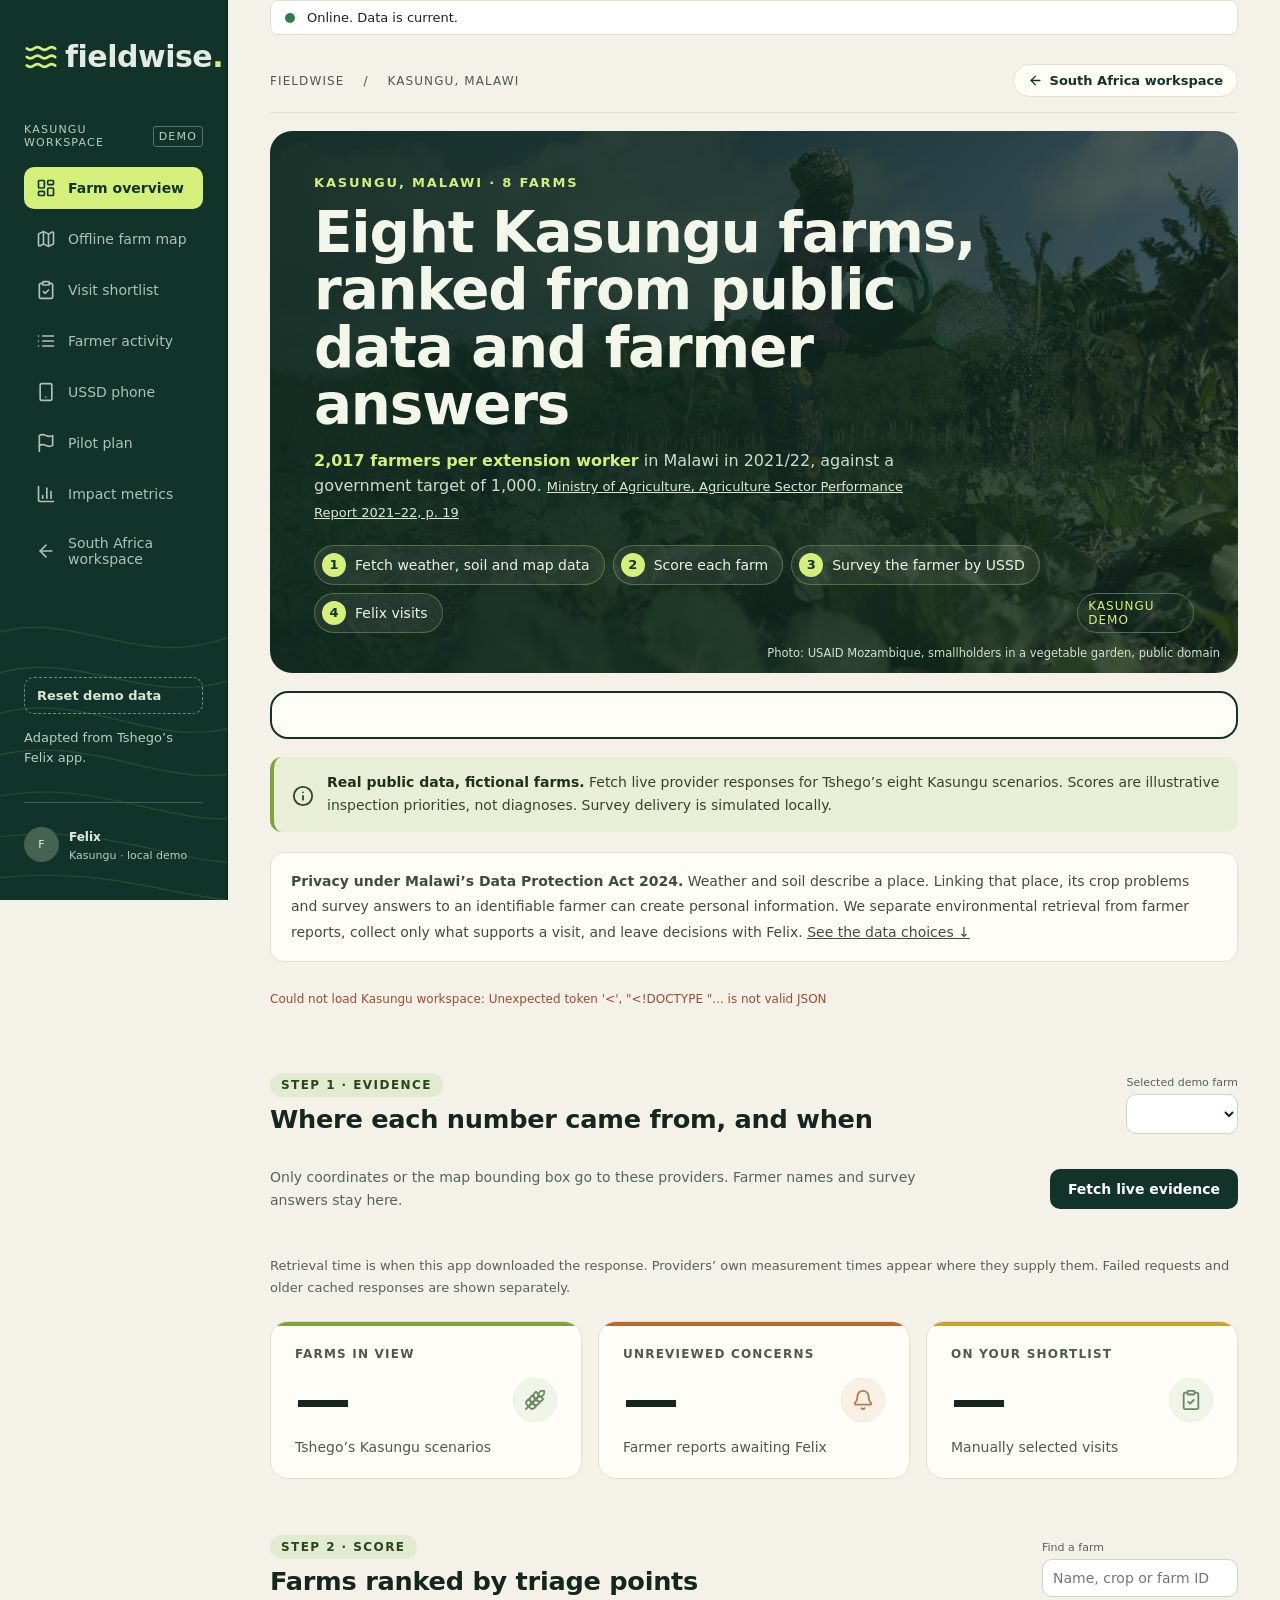
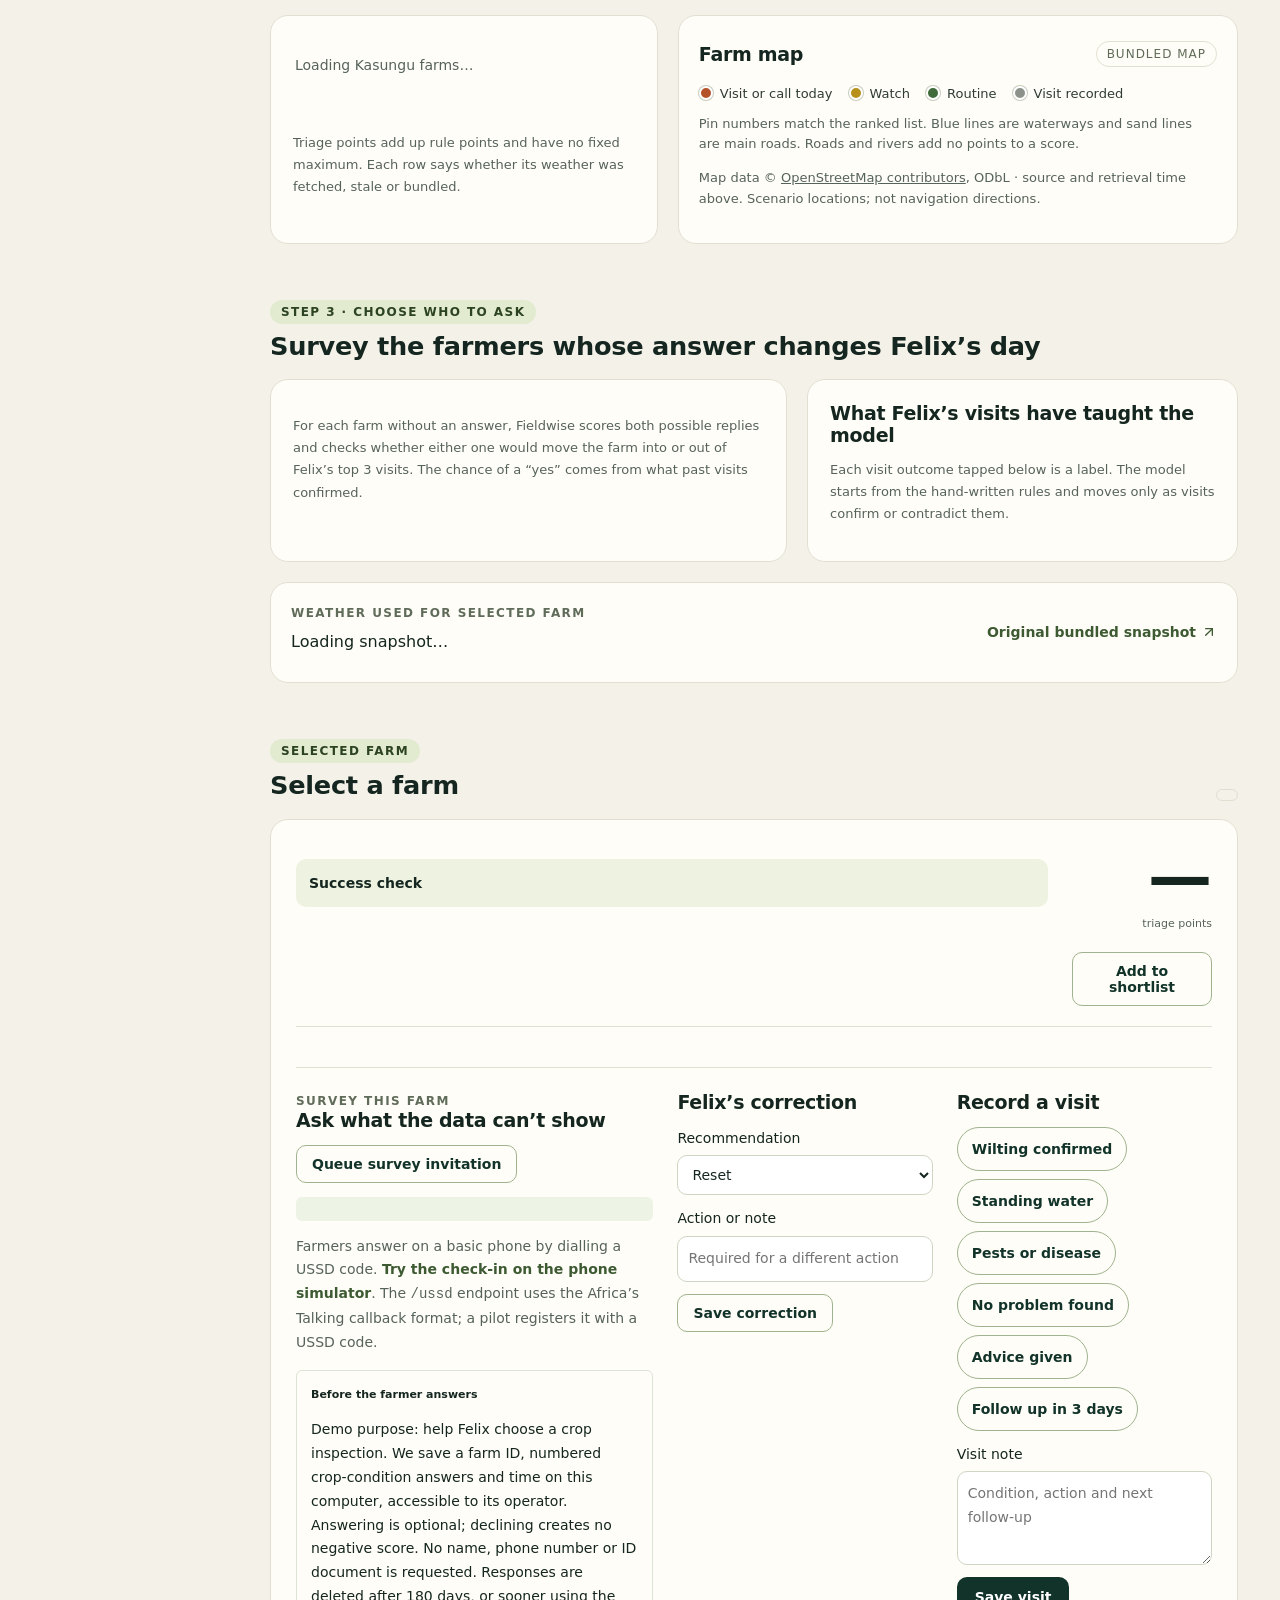
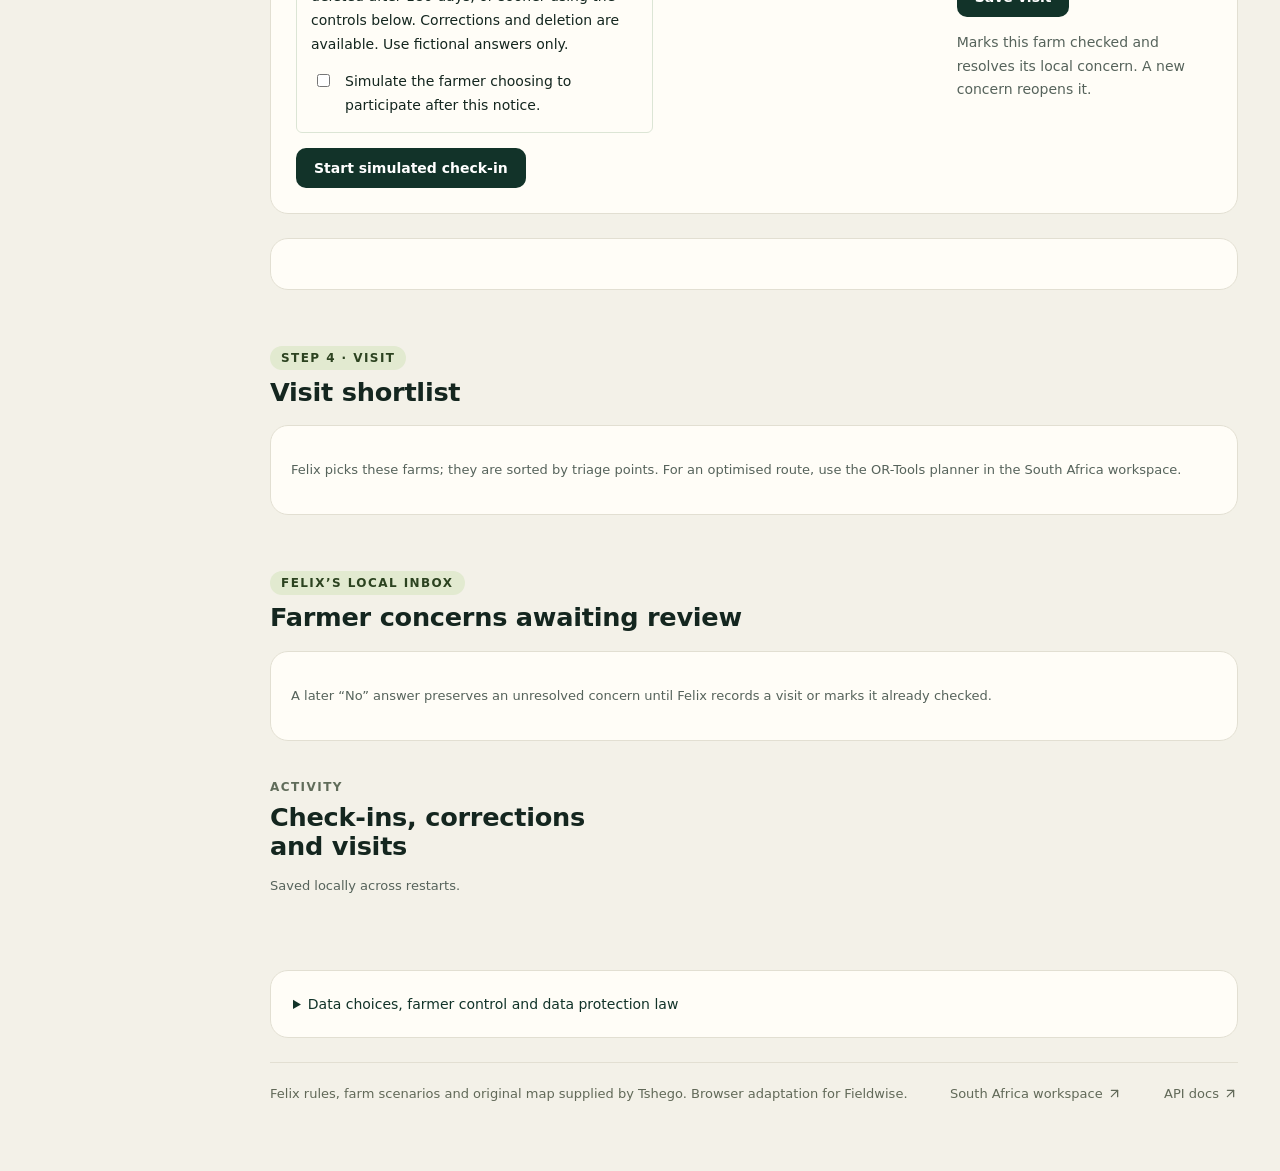
==== static/felix.html @ 5302cc5b "Fieldwise hackathon build: offline-first field intelligence Officer workspace for prioritising farm " ====
<!doctype html>
<html lang="en">
<head><meta charset="utf-8"><meta name="viewport" content="width=device-width,initial-scale=1"><title>Fieldwise · From evidence to action</title><meta name="theme-color" content="#173c32"><link rel="manifest" href="/static/manifest.webmanifest"><link rel="icon" href="/static/icon.svg" type="image/svg+xml"><link rel="stylesheet" href="/static/style.css"><link rel="stylesheet" href="/static/felix.css"><link rel="stylesheet" href="/static/evidence.css"><link rel="stylesheet" href="/static/theme.css"><link rel="stylesheet" href="/static/a11y.css"><script defer src="/static/offline.js"></script><script defer src="/static/crops.js"></script><script defer src="/static/felix.js"></script><script defer src="/static/evidence.js"></script></head>
<body>
<a class="skip-link" href="#main-content">Skip to main content</a>
<aside class="sidebar" aria-label="Workspace navigation"><a class="brand" href="/" aria-label="Fieldwise home"><span class="brand-icon"><span class="ico" style="--ico:url(/static/icons/waves.svg)" aria-hidden="true"></span></span>fieldwise<span class="brand-dot">.</span></a><div class="workspace">KASUNGU WORKSPACE <span>DEMO</span></div><nav aria-label="Sections"><a class="active" href="#overview"><span class="ico" style="--ico:url(/static/icons/layout-dashboard.svg)" aria-hidden="true"></span> <span>Farm overview</span></a><a href="#field-map"><span class="ico" style="--ico:url(/static/icons/map.svg)" aria-hidden="true"></span> <span>Offline farm map</span></a><a href="#plan"><span class="ico" style="--ico:url(/static/icons/clipboard-check.svg)" aria-hidden="true"></span> <span>Visit shortlist</span></a><a href="#activity"><span class="ico" style="--ico:url(/static/icons/list.svg)" aria-hidden="true"></span> <span>Farmer activity</span></a><a href="/ussd-simulator"><span class="ico" style="--ico:url(/static/icons/smartphone.svg)" aria-hidden="true"></span> <span>USSD phone</span></a><a href="/pilot"><span class="ico" style="--ico:url(/static/icons/flag.svg)" aria-hidden="true"></span> <span>Pilot plan</span></a><a href="/impact"><span class="ico" style="--ico:url(/static/icons/chart-column.svg)" aria-hidden="true"></span> <span>Impact metrics</span></a><a href="/"><span class="ico" style="--ico:url(/static/icons/arrow-left.svg)" aria-hidden="true"></span> <span>South Africa workspace</span></a></nav><div class="sidebar-bottom"><button type="button" class="reset-demo" data-reset-demo>Reset demo data</button><small>Adapted from Tshego’s Felix app.</small><div class="officer"><span class="avatar">F</span><div><strong>Felix</strong><small>Kasungu · local demo</small></div></div></div></aside>
<main id="overview"><span id="main-content" tabindex="-1"></span>
<header class="topbar"><span>FIELDWISE <b>/</b> KASUNGU, MALAWI</span><a class="local" href="/"><span class="ico" style="--ico:url(/static/icons/arrow-left.svg)" aria-hidden="true"></span> South Africa workspace</a></header>
<section class="intro" data-hero="kasungu"><div><div class="eyebrow">KASUNGU, MALAWI · 8 FARMS</div><h1>Eight Kasungu farms, ranked from public data and farmer answers</h1><p class="hero-fact"><strong>2,017 farmers per extension worker</strong> in Malawi in 2021/22, against a government target of 1,000. <a href="https://docs.dcafs-tipdep-donors-mw.org/dt_docs/DOC20230126080437.pdf" target="_blank" rel="noopener noreferrer">Ministry of Agriculture, Agriculture Sector Performance Report 2021–22, p. 19</a></p><ol class="flow-steps" aria-label="How Fieldwise works"><li>Fetch weather, soil and map data</li><li>Score each farm</li><li>Survey the farmer by USSD</li><li>Felix visits</li></ol></div><span class="tag">KASUNGU DEMO</span><p class="photo-credit">Photo: USAID Mozambique, smallholders in a vegetable garden, public domain</p></section>
<section id="next-visit" class="next-visit" aria-labelledby="next-visit-title" aria-live="polite"></section>
<div class="notice"><span class="notice-icon"><span class="ico" style="--ico:url(/static/icons/info.svg)" aria-hidden="true"></span></span><div><strong>Real public data, fictional farms.</strong> Fetch live provider responses for Tshego’s eight Kasungu scenarios. Scores are illustrative inspection priorities, not diagnoses. Survey delivery is simulated locally.</div></div>
<p id="privacy-summary" class="privacy-summary"><strong>Privacy under Malawi’s Data Protection Act 2024.</strong> Weather and soil describe a place. Linking that place, its crop problems and survey answers to an identifiable farmer can create personal information. We separate environmental retrieval from farmer reports, collect only what supports a visit, and leave decisions with Felix. <a href="#privacy-details">See the data choices ↓</a></p>
<p id="feedback" class="felix-feedback" role="status" aria-live="polite"></p>
<section id="evidence-flow"><div class="section-heading"><div><span class="eyebrow">STEP 1 · EVIDENCE</span><h2>Where each number came from, and when</h2></div><label class="search-label">Selected demo farm<select id="evidence-farm" aria-label="Farm for live evidence"></select></label></div><div class="fetch-toolbar"><p>Only coordinates or the map bounding box go to these providers. Farmer names and survey answers stay here.</p><button class="primary-button" id="fetch-evidence">Fetch live evidence</button></div><div id="evidence-cards" class="evidence-cards"></div><p class="hint">Retrieval time is when this app downloaded the response. Providers’ own measurement times appear where they supply them. Failed requests and older cached responses are shown separately.</p></section>
<section class="metrics" aria-label="Kasungu summary"><article><span>FARMS IN VIEW</span><div><strong id="farm-count">—</strong><span class="metric-icon"><span class="ico" style="--ico:url(/static/icons/wheat.svg)" aria-hidden="true"></span></span></div><small>Tshego’s Kasungu scenarios</small></article><article><span>UNREVIEWED CONCERNS</span><div><strong id="concern-count">—</strong><span class="metric-icon amber"><span class="ico" style="--ico:url(/static/icons/bell.svg)" aria-hidden="true"></span></span></div><small>Farmer reports awaiting Felix</small></article><article><span>ON YOUR SHORTLIST</span><div><strong id="plan-count">—</strong><span class="metric-icon"><span class="ico" style="--ico:url(/static/icons/clipboard-check.svg)" aria-hidden="true"></span></span></div><small>Manually selected visits</small></article></section>
<div class="section-heading"><div><span class="eyebrow">STEP 2 · SCORE</span><h2>Farms ranked by triage points</h2></div><label class="search-label" for="search">Find a farm<input id="search" type="search" placeholder="Name, crop or farm ID"></label></div>
<section class="felix-overview"><article class="card felix-list"><div id="farm-list" aria-live="polite"><p class="empty">Loading Kasungu farms…</p></div><p class="list-foot">Triage points add up rule points and have no fixed maximum. Each row says whether its weather was fetched, stale or bundled.</p></article><article class="card map-card" id="field-map"><div class="card-title"><h3>Farm map</h3><span class="tag" id="map-mode">BUNDLED MAP</span></div><div id="map"></div><ul class="map-legend" aria-label="Pin colours"><li><i class="pin-hot"></i>Visit or call today</li><li><i class="pin-warm"></i>Watch</li><li><i class="pin-calm"></i>Routine</li><li><i class="pin-done"></i>Visit recorded</li></ul><p class="map-key">Pin numbers match the ranked list. Blue lines are waterways and sand lines are main roads. Roads and rivers add no points to a score.</p><p class="map-credit">Map data © <a href="https://www.openstreetmap.org/copyright" target="_blank" rel="noopener noreferrer">OpenStreetMap contributors</a>, ODbL · source and retrieval time above. Scenario locations; not navigation directions.</p></article></section>
<div class="section-heading" id="ask-next"><div><span class="eyebrow">STEP 3 · CHOOSE WHO TO ASK</span><h2>Survey the farmers whose answer changes Felix’s day</h2></div></div><section class="ask-grid"><article class="card ask-card"><p class="hint">For each farm without an answer, Fieldwise scores both possible replies and checks whether either one would move the farm into or out of Felix’s top <span id="top-k">3</span> visits. The chance of a “yes” comes from what past visits confirmed.</p><div id="survey-targets"></div></article><article class="card learn-card"><h3>What Felix’s visits have taught the model</h3><p class="hint">Each visit outcome tapped below is a label. The model starts from the hand-written rules and moves only as visits confirm or contradict them.</p><div id="learning-table"></div></article></section>
<section class="card snapshot-card"><div><span class="eyebrow" id="weather-basis">WEATHER USED FOR SELECTED FARM</span><p id="snapshot">Loading snapshot…</p><small id="weather-explanation"></small></div><a class="text-button" href="/static/tshego/kasungu_weather.json" target="_blank" rel="noopener">Original bundled snapshot <span class="ico" style="--ico:url(/static/icons/arrow-up-right.svg)" aria-hidden="true"></span></a></section>
<div class="section-heading" id="farm-detail"><div><span class="eyebrow">SELECTED FARM</span><h2 id="selected-name">Select a farm</h2></div><span id="selected-status" class="tag"></span></div>
<section class="card detail-card"><div class="decision"><div><p id="selected-meta" class="muted"></p><h3 id="selected-action"></h3><p id="selected-why"></p><p class="success"><strong>Success check</strong><br><span id="selected-success"></span></p></div><div class="points"><strong id="selected-score">—</strong><small>triage points</small><button id="plan-toggle" class="outline-button" type="button">Add to shortlist</button></div></div><p id="last-report" class="last-report"></p><p id="last-visit" class="last-report"></p>
<div id="risk-breakdown" class="risk-breakdown"></div>
<div class="workflow-grid"><section><span class="eyebrow">SURVEY THIS FARM</span><h3>Ask what the data can’t show</h3><p id="survey-target"></p><button id="queue-survey" type="button" class="outline-button">Queue survey invitation</button><div id="survey-invitation" class="survey-invitation"></div><p class="hint">Farmers answer on a basic phone by dialling a USSD code. <a href="/ussd-simulator" class="text-button">Try the check-in on the phone simulator</a>. The <code>/ussd</code> endpoint uses the Africa’s Talking callback format; a pilot registers it with a USSD code.</p><div class="survey-notice"><strong>Before the farmer answers</strong><p>Demo purpose: help Felix choose a crop inspection. We save a farm ID, numbered crop-condition answers and time on this computer, accessible to its operator. Answering is optional; declining creates no negative score. No name, phone number or ID document is requested. Responses are deleted after 180 days, or sooner using the controls below. Corrections and deletion are available. Use fictional answers only.</p><label class="consent-label"><input id="survey-consent" type="checkbox"> Simulate the farmer choosing to participate after this notice.</label></div><button id="start-checkin" type="button" class="primary-button">Start simulated check-in</button><div id="checkin" hidden><h4 id="checkin-question"></h4><div id="checkin-options"></div><button id="cancel-checkin" type="button" class="text-button">Cancel without submitting</button></div></section>
<form id="correction-form"><h3>Felix’s correction</h3><label>Recommendation<select id="correction-choice"><option>Reset</option><option>More urgent</option><option>Call instead</option><option>Already checked</option><option>Different action</option></select></label><label>Action or note<input id="correction-note" maxlength="500" placeholder="Required for a different action"></label><button id="save-correction" class="outline-button" type="submit">Save correction</button></form>
<form id="visit-form"><h3>Record a visit</h3><div class="outcome-chips" role="group" aria-label="Tap what you found; each tap adds a line to the note"><button type="button" data-outcome="Wilting confirmed." data-code="wilting">Wilting confirmed</button><button type="button" data-outcome="Standing water found." data-code="water">Standing water</button><button type="button" data-outcome="Pests or disease seen." data-code="pests">Pests or disease</button><button type="button" data-outcome="No problem found." data-code="none">No problem found</button><button type="button" data-outcome="Advised the farmer on next steps." data-code="advice">Advice given</button><button type="button" data-outcome="Follow up in 3 days." data-code="followup">Follow up in 3 days</button></div><label>Visit note<textarea id="visit-notes" required maxlength="500" rows="3" placeholder="Condition, action and next follow-up"></textarea></label><button id="save-visit" class="primary-button" type="submit">Save visit</button><p class="hint">Marks this farm checked and resolves its local concern. A new concern reopens it.</p></form></div></section>
<section id="survey-impact" class="card impact-card" aria-live="polite"></section>
<div class="section-heading" id="plan"><div><span class="eyebrow">STEP 4 · VISIT</span><h2>Visit shortlist</h2></div></div><section class="card shortlist-card"><div id="visit-plan"></div><p class="hint">Felix picks these farms; they are sorted by triage points. For an optimised route, use the OR-Tools planner in the South Africa workspace.</p></section>
<div class="section-heading"><div><span class="eyebrow">FELIX’S LOCAL INBOX</span><h2>Farmer concerns awaiting review</h2></div></div><section class="card shortlist-card"><div id="alerts"></div><p class="hint">A later “No” answer preserves an unresolved concern until Felix records a visit or marks it already checked.</p></section>
<section class="activity-section" id="activity"><div><span class="eyebrow">ACTIVITY</span><h2>Check-ins, corrections and visits</h2><p class="hint">Saved locally across restarts.</p></div><div id="event-log" tabindex="0" role="region" aria-label="Activity log, scrollable"></div></section>
<details class="card privacy-panel" id="privacy-details"><summary>Data choices, farmer control and data protection law</summary><div class="privacy-grid"><section><h3>Environmental evidence</h3><p>Public APIs receive the fictional coordinates or map extent, plus ordinary connection metadata. They receive no farmer name or survey response. Soil is a mapped estimate; weather is a forecast. Coordinates can still identify real people when linked to a farm.</p></section><section><h3>Farmer control</h3><p>This demo records a voluntary participation choice and notice version. Review the local record, submit a new survey to correct an answer, or delete the selected farm’s reports and notes. An unanswered survey adds no penalty.</p><a id="privacy-export" class="text-button" target="_blank" rel="noopener">View / export selected farm record <span class="ico" style="--ico:url(/static/icons/arrow-up-right.svg)" aria-hidden="true"></span></a><button id="erase-reports" class="outline-button" type="button">Delete this farm’s local reports</button></section><section><h3>Before a real pilot</h3><p>Kasungu is in Malawi, so Malawi’s Data Protection Act 2024 applies, with MACRA as the regulator. South African deployments fall under POPIA. This prototype has not been assessed for compliance with either. Farmer answers and activity older than 180 days are deleted automatically at start-up (set FIELDWISE_RETENTION_DAYS to change it); an open concern keeps its report until Felix reviews it. There are no user log-ins or roles yet. A pilot needs a named responsible party and contact, justified lawful basis and retention period, appropriate security, operator arrangements, cross-border assessment and a route for rights requests. </p></section></div><p class="hint">Design reference: <a href="https://www.justice.gov.za/legislation/acts/2013-004.pdf" target="_blank" rel="noopener noreferrer">POPIA: minimality, purpose, retention, notice, safeguards, access/correction, automated decisions and transfers</a>. Felix can inspect and override the score; it must not automatically deny support.</p></details>
<footer><span>Felix rules, farm scenarios and original map supplied by Tshego. Browser adaptation for Fieldwise.</span><a href="/">South Africa workspace <span class="ico" style="--ico:url(/static/icons/arrow-up-right.svg)" aria-hidden="true"></span></a><a href="/docs">API docs <span class="ico" style="--ico:url(/static/icons/arrow-up-right.svg)" aria-hidden="true"></span></a></footer>
</main></body></html>
---- static/style.css ----
:root{--forest:#173c32;--green:#34674e;--lime:#d5eb91;--paper:#f5f5ef;--ink:#1f342b;--muted:#738078;--line:#e0e5dc;--orange:#d78745;--white:#fff;--shadow:0 3px 18px #203e2704;font-family:Inter,Segoe UI,Arial,sans-serif;color:var(--ink);background:var(--paper);font-synthesis:none}*{box-sizing:border-box}body{margin:0}button,select{font:inherit}button,a,select{touch-action:manipulation}button{cursor:pointer}button:disabled{cursor:wait;opacity:.55}button:focus-visible,a:focus-visible,select:focus-visible,summary:focus-visible{outline:3px solid #93ad4b;outline-offset:3px}a{color:inherit;text-decoration:none}.sidebar{width:228px;position:fixed;inset:0 auto 0 0;background:var(--forest);color:#e4ebe5;padding:38px 24px;display:flex;flex-direction:column}.brand{font-size:29px;letter-spacing:-1.4px;font-weight:700;display:flex;align-items:center;gap:7px}.brand-icon{color:var(--lime);font-size:40px;line-height:.7}.brand-dot{color:var(--lime);margin-left:-7px}.workspace{font-size:11px;letter-spacing:1.2px;color:#9ab7a7;margin:49px 0 18px;display:flex;justify-content:space-between;align-items:center}.workspace span{border:1px solid #587867;padding:3px 5px;border-radius:3px;font-size:11px}nav{display:grid;gap:9px}nav a{padding:13px 12px;border-radius:6px;color:#afc1b6;display:flex;gap:12px;font-size:18px}nav a span{font-size:12px;align-self:center}nav a:hover,nav a.active{background:#2a4e40;color:var(--lime)}.sidebar-bottom{margin-top:auto}.seedling{font-size:65px;font-weight:200;color:#95b38a;line-height:1}.sidebar-bottom p{font-size:22px;letter-spacing:-.5px;line-height:1.45;margin:12px 0}.sidebar-bottom>small{font-size:11px;color:#9eb4a7}.officer{border-top:1px solid #416152;margin-top:35px;padding-top:24px;display:flex;gap:10px;align-items:center}.avatar{background:#456351;width:35px;height:35px;border-radius:50%;display:grid;place-items:center;font-size:11px}.officer strong{font-size:12px}.officer small{display:block;font-size:11px;color:#a7beaf;margin-top:4px}main{margin-left:228px;padding:0 42px;max-width:1780px}.topbar{height:78px;border-bottom:1px solid var(--line);display:flex;justify-content:space-between;align-items:center;font-size:11px;letter-spacing:1.1px;color:var(--muted)}.topbar b{margin:0 14px;font-weight:400}.local{background:#e7ede3;border:1px solid #dce5d8;padding:7px 11px;border-radius:20px;letter-spacing:0;font-size:11px;color:#4d684e;display:flex;align-items:center;gap:7px}.local i{height:5px;width:5px;background:#588152;border-radius:50%}.intro{display:flex;justify-content:space-between;align-items:center;padding:36px 0 23px}.eyebrow{font-size:11px;letter-spacing:1.6px;color:#606c5a;font-weight:600}h1{font-size:clamp(26px,2.5vw,38px);font-weight:500;letter-spacing:-1.3px;margin:12px 0}p{line-height:1.65}.intro p{font-size:12px;color:var(--muted);margin:0}.date{text-align:right;font-size:12px}.date small{display:block;font-size:11px;color:var(--muted);margin-top:8px}.notice{display:flex;align-items:center;gap:13px;font-size:11px;line-height:1.7;background:#eaf0df;border:1px solid #dde6d0;border-radius:7px;padding:12px 16px;color:#617153}.notice strong{font-weight:600;color:#455d3d}.notice-icon{font-size:24px}.metrics{display:grid;grid-template-columns:repeat(3,1fr);gap:17px;margin:24px 0 32px}.metrics article{background:white;border:1px solid var(--line);padding:20px 22px;border-radius:8px;box-shadow:var(--shadow)}.metrics article>span{font-size:11px;letter-spacing:1px;color:var(--muted)}.metrics article>div{display:flex;justify-content:space-between;align-items:center;margin:10px 0}.metrics strong{font-size:35px;font-weight:500}.metric-icon{color:#6d8961;background:#f0f4e9;border:1px solid #e7eddd;width:35px;height:35px;display:grid;place-items:center;border-radius:50%;font-size:20px}.metric-icon.amber{color:#b77c45;background:#faf1e6;border-color:#f2e5d2}.metrics small{font-size:11px;color:var(--muted)}.section-heading{display:flex;align-items:end;justify-content:space-between;margin:30px 0 18px;gap:14px}h2{font-size:21px;letter-spacing:-.6px;font-weight:500;margin:8px 0 0}.filters{background:#e9ede3;border-radius:6px;padding:3px;display:flex;gap:3px}.filters button{border:0;background:transparent;border-radius:4px;padding:8px 12px;font-size:11px;color:#616b5e}.filters button.selected{color:var(--forest);background:#fff;box-shadow:0 1px 3px #0001}.field-grid{display:grid;grid-template-columns:.9fr 1.1fr;gap:20px;align-items:start}.card{background:var(--white);border:1px solid var(--line);border-radius:9px;box-shadow:var(--shadow);overflow:hidden}.table-head{font-size:11px;letter-spacing:1px;color:#626a5a;display:flex;justify-content:space-between;padding:20px 22px;border-bottom:1px solid var(--line)}.farm-row{display:flex;align-items:center;width:100%;text-align:left;border:0;border-bottom:1px solid #edf0e9;background:#fff;padding:21px 18px;gap:13px;position:relative}.farm-row:hover{background:#f6f9f2}.farm-row.chosen{background:#f0f5e9}.farm-row.chosen:before{content:'';position:absolute;left:0;top:0;bottom:0;width:3px;background:#7b9854}.farm-icon{width:34px;height:36px;background:#e8efdf;color:#78936b;display:grid;place-items:center;border-radius:6px;font-size:22px;flex-shrink:0}.farm-info{flex:1}.farm-info strong{font-size:12px;font-weight:600;display:block}.farm-info small{font-size:11px;color:var(--muted);display:block;margin-top:5px}.farm-score{display:flex;flex-direction:column;align-items:end;gap:5px;font-size:11px;color:#5f6b62}.badge{padding:4px 8px;border-radius:15px;font-size:11px;font-weight:500}.urgent{background:#f9e8d9;color:#995923}.watch{background:#f8f0d6;color:#8c7724}.routine{background:#eaf0e3;color:#546f46}.list-foot{font-size:11px;color:var(--muted);padding:18px 22px;display:flex;justify-content:space-between}.scenario{padding:22px}.card-title{display:flex;justify-content:space-between;align-items:center}h3{font-size:17px;font-weight:500;margin:7px 0;letter-spacing:-.3px}.tag{border:1px solid var(--line);border-radius:4px;font-size:11px;letter-spacing:1px;color:#606c5a;padding:5px 7px}.scenario-stats{display:flex;gap:30px;margin:22px 0 12px}.scenario-stats strong{font-size:26px;font-weight:500}.scenario-stats strong small{font-size:12px;color:var(--muted)}.scenario-stats span{display:block;font-size:11px;color:var(--muted);margin-top:4px}.muted{font-size:11px;color:var(--muted)}.chart svg{width:100%;height:auto;display:block}.legend{display:flex;gap:14px;flex-wrap:wrap;font-size:11px;color:var(--muted);margin-bottom:17px}.legend span{display:flex;align-items:center;gap:5px}.legend i{display:block;width:13px;height:2px}.legend .green{background:var(--green)}.legend .orange{background:var(--orange)}.legend .dashed{border-top:1px dashed #8c9582}.reason{font-size:11px;line-height:1.7;color:#64735e;background:#f6f8f1;border-radius:5px;padding:11px}details{margin-top:12px;font-size:11px;color:var(--muted);line-height:1.6}summary{cursor:pointer;color:#5a7054}details p{margin-bottom:0}.input-grid{display:grid;grid-template-columns:1fr 1fr;gap:8px;margin-top:10px}.response{display:flex;align-items:center;justify-content:space-between;gap:22px;margin-top:20px;padding:24px}.response h2{font-size:20px}.response p{font-size:11px;margin:10px 0 5px}.response small{font-size:11px;color:var(--muted)}.reply-group{display:flex;gap:6px}.reply-group button{border:1px solid var(--line);background:#fff;border-radius:6px;padding:10px;font-size:11px;color:#5d7059;white-space:nowrap}.reply-group button span{background:#eff3e9;border-radius:3px;padding:3px 5px;font-size:11px;margin-right:3px}.reply-group button.selected{background:var(--forest);color:#fff;border-color:var(--forest)}.reply-group button.selected span{background:#496551}.text-button{border:0;background:transparent;color:#616a57;font-size:11px;padding:10px 0}.reply-actions{text-align:right;max-width:49%}#draft-result{font-size:11px;color:#66715f;margin:0}.weather-strip{border-bottom:1px solid var(--line);padding:20px 2px;display:flex;align-items:center;justify-content:space-between;gap:20px;font-size:11px}.weather-strip strong{display:block;font-weight:500}.weather-strip span{display:block;color:var(--muted);font-size:11px;margin-top:6px}.weather-strip>div:last-child{display:flex;gap:12px}.outline-button{border:1px solid #ced9c4;background:transparent;color:#526d47;font-size:11px;padding:9px 11px;border-radius:5px}.route-controls{display:flex;gap:10px;align-items:center;font-size:11px}.route-controls label{color:var(--muted)}select{background:#fff;border:1px solid var(--line);border-radius:5px;padding:10px;font-size:11px;color:var(--ink)}.primary-button{background:var(--forest);color:#fff;border:0;border-radius:5px;padding:12px 15px;font-size:11px}.primary-button span{color:var(--lime);margin-left:12px}.route-card{padding:24px}.route-placeholder{display:flex;gap:20px;align-items:center;padding:8px 0}.route-placeholder>span{font-size:31px;background:#edf2e5;color:#728c61;border-radius:50%;padding:12px 19px}.route-placeholder p{font-size:11px;color:var(--muted);margin:5px 0}.route-note{font-size:11px;color:#626a5a;border-top:1px solid var(--line);padding-top:15px;margin:17px 0 0}.route-summary{display:flex;justify-content:space-between;font-size:12px;margin-bottom:20px}.route-stops{display:flex;gap:12px;flex-wrap:wrap}.stop{background:#f3f6ed;border:1px solid #e7ecdf;padding:13px;border-radius:6px;min-width:145px;flex:1}.stop>span{font-size:11px;color:#7d8f6c}.stop strong{display:block;font-size:11px;margin:9px 0}.stop small{font-size:11px;color:var(--muted)}.deferred{font-size:11px;color:#8b7c62}.activity-section{display:grid;grid-template-columns:1fr 2fr;gap:20px;padding:36px 0}.activity-row{border-bottom:1px solid var(--line);padding:11px 0;font-size:11px;display:flex;gap:12px;align-items:baseline;line-height:1.6}.activity-row time{font-size:11px;color:#616a57;min-width:45px}.empty{font-size:11px;color:var(--muted);padding:24px}.error{border:1px solid #dfb09e;padding:13px;margin-top:18px;background:#fff2ec;color:#9b4e2e;font-size:12px;border-radius:6px}footer{border-top:1px solid var(--line);display:flex;justify-content:space-between;align-items:center;gap:15px;padding:23px 0 30px;font-size:11px;color:#616958}.footer-brand{font-size:20px;color:#617956}.toast{position:fixed;bottom:22px;right:25px;background:var(--forest);color:#fff;padding:15px 21px;border-radius:7px;box-shadow:0 6px 20px #0002;font-size:12px;z-index:10;max-width:90vw}[hidden]{display:none!important}html{scroll-behavior:smooth;scroll-padding-top:20px}@media(min-width:1600px){main{padding:0 64px}.farm-row{padding:26px 22px}.chart{margin-top:15px}}@media(max-width:1200px){.sidebar{width:195px;padding:32px 18px}main{margin-left:195px;padding:0 25px}.date{display:none}.response{align-items:start;flex-direction:column}.reply-actions{max-width:100%;text-align:left}.field-grid{grid-template-columns:1fr 1.1fr}.farm-row{padding:19px 12px;gap:8px}.farm-info strong{font-size:11px}}@media(max-width:900px){.sidebar{width:72px;padding:26px 12px}.brand{font-size:0}.brand-icon{font-size:38px}.brand-dot,.workspace,.sidebar-bottom,nav a span{display:none}nav{margin-top:40px}nav a{padding:12px;justify-content:center}main{margin-left:72px;padding:0 22px}.field-grid{grid-template-columns:1fr}.metrics{gap:9px}.metrics article{padding:16px 13px}.metrics article>span{font-size:11px}.metrics small{font-size:11px}.section-heading{flex-wrap:wrap}.weather-strip{align-items:start;flex-direction:column}.activity-section{grid-template-columns:1fr}.footer-brand{font-size:20px}.topbar{height:62px}.intro{padding-top:28px}}@media(max-width:520px){.sidebar{display:none}main{margin-left:0;padding:0 16px}.intro h1{font-size:29px}.intro p{font-size:11px}.metrics{grid-template-columns:1fr}.metrics article{display:grid;grid-template-columns:1fr auto;align-items:center;padding:13px 17px}.metrics article>div{grid-row:1/3;grid-column:2;gap:15px;margin:0}.metrics strong{font-size:28px}.metrics small{margin-top:6px}.metrics article>span{font-size:11px}.notice{font-size:11px}.topbar{font-size:11px}.topbar b{margin:0 6px}.response{padding:20px}.reply-group{flex-wrap:wrap}.reply-group button{font-size:11px}.route-controls{flex-wrap:wrap}.scenario{padding:18px}.scenario-stats{gap:18px}.scenario-stats strong{font-size:24px}.legend{font-size:11px;gap:10px}.weather-strip>div:last-child{flex-wrap:wrap}footer span{max-width:140px;line-height:1.6}h2{font-size:20px}.route-summary{flex-direction:column;gap:8px}}@media(prefers-reduced-motion:reduce){html{scroll-behavior:auto}}
---- static/felix.css ----
.felix-feedback{min-height:22px;margin:12px 0;color:var(--forest);font-size:12px}.felix-feedback.failed{color:#9b4e2e}.felix-overview{display:grid;grid-template-columns:minmax(280px,.9fr) minmax(0,1.3fr);gap:20px}.felix-list{overflow:hidden}.felix-farm{width:100%;display:flex;align-items:center;text-align:left;gap:12px;background:white;border:0;border-bottom:1px solid var(--line);padding:17px 18px;color:var(--ink)}.felix-farm:hover,.felix-farm.selected{background:#edf2e5}.rank{font-size:12px;width:27px;height:27px;flex-shrink:0;border-radius:50%;background:#dfe9d7;display:grid;place-items:center}.farm-label{flex:1;min-width:0}.farm-label strong{display:block;font-size:12px}.farm-label small{display:block;font-size:11px;margin-top:5px;color:var(--muted)}.farm-points{font-size:16px}.map-card{padding:20px;min-width:0}.map-card svg{width:100%;display:block;background:#e7eddf;border-radius:6px;max-height:470px}.map-pin{cursor:pointer;outline:none}.map-pin circle{fill:var(--forest);stroke:white;stroke-width:3}.map-pin.active circle,.map-pin:focus circle{fill:#b67538;stroke:#ffe7ae;stroke-width:5}.map-pin text{fill:white;pointer-events:none;font:600 14px 'Segoe UI',sans-serif;text-anchor:middle;dominant-baseline:central}.map-key,.map-credit{font-size:11px;line-height:1.6;color:var(--muted)}.map-credit a{text-decoration:underline}.search-label{font-size:11px;color:var(--muted);display:grid;gap:5px}input,textarea,select{font:inherit;max-width:100%;border:1px solid #d4ddce;border-radius:5px;padding:10px;background:#fff;color:var(--ink)}input:focus-visible,textarea:focus-visible{outline:3px solid #93ad4b;outline-offset:2px}.snapshot-card{padding:20px;margin-top:20px;display:flex;align-items:center;gap:24px;justify-content:space-between}.snapshot-card p{font-size:13px;margin:8px 0}.snapshot-card small{display:block;font-size:11px;max-width:700px;line-height:1.7;color:var(--muted)}.snapshot-card a{flex-shrink:0}.detail-card{padding:25px}.decision{display:grid;grid-template-columns:1fr 140px;gap:24px}.decision p{font-size:12px}.decision h3{font-size:22px}.points{text-align:right;display:flex;flex-direction:column;gap:8px;align-items:end}.points strong{font-size:44px;font-weight:500}.points small{font-size:11px;color:var(--muted)}.points button{margin-top:14px}.success{background:#eff4e7;padding:13px;border-radius:6px}.last-report{font-size:11px;color:var(--muted);overflow-wrap:anywhere}.workflow-grid{display:grid;grid-template-columns:1fr 1fr 1fr;gap:24px;border-top:1px solid var(--line);padding-top:23px;margin-top:20px}.workflow-grid h3{margin:0 0 14px}.workflow-grid p,.workflow-grid label{font-size:11px;line-height:1.7}.workflow-grid label{display:grid;gap:5px;margin-bottom:12px}.workflow-grid input,.workflow-grid select,.workflow-grid textarea{width:100%;min-width:0}.hint{color:var(--muted);font-size:11px;line-height:1.7}.shortlist-card{padding:20px}.shortlist-item{display:flex;align-items:center;justify-content:space-between;gap:12px;text-align:left;border:0;border-bottom:1px solid var(--line);padding:15px 0;background:none;width:100%;color:var(--ink);font-size:12px}.shortlist-item small{color:var(--muted);display:block;margin-top:6px}.shortlist-item span{overflow-wrap:anywhere}.shortlist-item b{white-space:nowrap;font-weight:500}#checkin{margin-top:15px;padding:14px;background:#edf2e5;border-radius:6px}#checkin h4{font-size:13px;line-height:1.6;margin:0 0 10px}#checkin-options{display:grid;gap:7px}#checkin-options button{background:white;border:1px solid #d7e1ce;text-align:left;padding:10px;border-radius:4px;color:var(--forest);font-size:12px}.activity-row{overflow-wrap:anywhere}.activity-row time{min-width:80px}.decision h3{overflow-wrap:anywhere}@media(max-width:1200px){.workflow-grid{grid-template-columns:1fr}.snapshot-card{align-items:start;flex-direction:column;gap:8px}.felix-overview{grid-template-columns:1fr 1.2fr}.felix-farm{padding:16px 12px}}@media(max-width:900px){.felix-overview{grid-template-columns:1fr}.map-card svg{max-height:450px}.felix-farm{padding:16px 18px}}@media(max-width:520px){.topbar{gap:8px;letter-spacing:0}.local{font-size:11px;padding:7px}.intro{gap:8px}.intro .tag{display:none}.decision{grid-template-columns:1fr}.points{align-items:start;text-align:left}.points button{margin-top:4px}.detail-card{padding:18px}.search-label{width:100%}.map-card{padding:15px}.workflow-grid{gap:28px}footer{flex-wrap:wrap}footer span{max-width:none}.shortlist-item{align-items:start}}
---- static/evidence.css ----
.privacy-summary{font-size:12px;line-height:1.8;color:#657261;margin:20px 0}.privacy-summary a{text-decoration:underline}.fetch-toolbar{display:flex;justify-content:space-between;align-items:center;gap:20px;margin-bottom:17px}.fetch-toolbar p{font-size:12px;max-width:650px;color:var(--muted)}.fetch-toolbar button{flex-shrink:0}.evidence-cards{display:grid;grid-template-columns:repeat(3,minmax(0,1fr));gap:15px}.evidence-card{padding:20px;min-width:0}.evidence-heading{display:grid;gap:10px}.evidence-heading h3{font-size:15px;margin:0}.evidence-state{font-size:11px;padding:5px 8px;border-radius:4px;background:#f2e8d3;color:#806324;width:fit-content}.evidence-state.current{background:#e3eed9;color:#395b30}.evidence-state.missing,.evidence-state.stale{background:#f6e4dc;color:#965039}.evidence-value{display:block;font-size:22px;font-weight:500;margin:20px 0 10px;letter-spacing:-.5px}.evidence-card p{font-size:11px;color:#687563;line-height:1.75}.evidence-card .validity{color:var(--forest);padding-bottom:12px;border-bottom:1px solid var(--line)}.evidence-card dl{font-size:11px;line-height:1.65;margin:15px 0}.evidence-card dt{color:var(--muted);margin-top:9px}.evidence-card dd{margin:3px 0;overflow-wrap:anywhere}.evidence-card .evidence-failure{background:#fff0e8;padding:10px;border-radius:4px;color:#965039}.evidence-actions{display:flex;flex-wrap:wrap;align-items:center;gap:9px}.digest{display:block;margin-top:12px;font-size:11px;color:var(--muted);overflow-wrap:anywhere}.risk-breakdown{margin:20px 0;border-top:1px solid var(--line);padding-top:20px}.risk-breakdown p,.risk-breakdown details{font-size:12px;line-height:1.75}.risk-breakdown h3{margin-top:10px}.score-equation{display:flex;gap:16px;align-items:center;flex-wrap:wrap;padding:20px 0}.score-equation span{font-size:25px;font-weight:500}.score-equation small{display:block;font-size:11px;color:var(--muted);font-weight:400}.score-equation b{font-size:17px;color:#9fae96;font-weight:400}.survey-invitation{background:#edf3e5;padding:12px;border-radius:6px;margin:14px 0;font-size:11px;line-height:1.8}.survey-invitation small{overflow-wrap:anywhere}.survey-notice{padding:14px;border:1px solid #dce5d5;border-radius:6px;margin:15px 0;font-size:11px;line-height:1.8}.survey-notice .consent-label{display:flex;align-items:flex-start;gap:10px;margin-bottom:0}.consent-label input{width:17px;flex:0 0 17px;margin-top:4px}.impact-card{padding:25px;margin-top:24px}.impact-card p{font-size:12px;line-height:1.8}.impact-values{display:flex;gap:35px;align-items:center;margin:25px 0;flex-wrap:wrap}.impact-values div{display:grid;gap:9px}.impact-values strong{font-size:38px;font-weight:500}.impact-values span{font-size:11px;color:var(--muted)}.impact-values b{font-size:26px;color:#91a879}.privacy-panel{padding:22px;margin:24px 0}.privacy-panel summary{font-size:14px;font-weight:500;cursor:pointer}.privacy-grid{display:grid;grid-template-columns:repeat(3,minmax(0,1fr));gap:24px;margin-top:24px}.privacy-grid p{font-size:12px;line-height:1.8}.privacy-grid h3{font-size:14px}.privacy-grid a{display:block;margin-bottom:13px}.privacy-panel a{text-decoration:underline}#feedback{position:sticky;top:8px;z-index:5;background:var(--paper);padding:8px 0}#feedback:empty{position:static;padding:0;min-height:0}.list-foot{line-height:1.7}.workflow-grid{grid-template-columns:1.4fr 1fr 1fr}@media(max-width:1200px){.evidence-cards{grid-template-columns:1fr}.evidence-heading{display:flex;align-items:center;justify-content:space-between;gap:12px}.evidence-card dl{display:grid;grid-template-columns:1fr 2fr;gap:8px}.evidence-card dt{margin:0}.evidence-card dd{margin:0}.workflow-grid,.privacy-grid{grid-template-columns:1fr}.fetch-toolbar{align-items:start;flex-direction:column;gap:8px}}@media(max-width:520px){.evidence-card{padding:17px}.evidence-heading{flex-wrap:wrap}.evidence-card dl{grid-template-columns:1fr}.score-equation{gap:12px}.score-equation span{font-size:22px}.impact-values{gap:20px}.impact-card{padding:18px}.impact-values strong{font-size:32px}}
---- static/theme.css ----
/* Fieldwise visual theme: "field ledger". Loaded after page styles, before a11y.css.
   Fonts are system fonts (Bahnschrift ships with Windows 10+), so nothing downloads and offline mode still works. */
:root{
  --forest:#123329;--forest-2:#1c4536;--lime:#d4f07a;--paper:#f3f1e8;--card:#fffdf7;--ink:#14261f;--line:#e2dfd2;
  --clay:#8f3c1a;--clay-bg:#f6dfd3;--amber:#6f5205;--amber-bg:#f3e6bf;--moss:#2f5427;--moss-bg:#dfead5;
  --display:"Bahnschrift","DIN Alternate","Barlow Semi Condensed","Roboto Condensed","Arial Narrow",system-ui,sans-serif;
  --text:"Segoe UI Variable Text","Segoe UI",system-ui,-apple-system,"Helvetica Neue",sans-serif;
  --lift:0 1px 0 #fff inset,0 12px 32px -20px rgba(18,51,41,.45);
  --contour:url("data:image/svg+xml,%3Csvg xmlns='http://www.w3.org/2000/svg' width='520' height='320' viewBox='0 0 520 320'%3E%3Cg fill='none' stroke='%23d4f07a' stroke-opacity='.13' stroke-width='1.2'%3E%3Cpath d='M-20 60c80-40 150 30 240 0s170-60 320-10'/%3E%3Cpath d='M-20 100c90-40 160 30 250 0s160-50 310-5'/%3E%3Cpath d='M-20 140c100-40 170 35 260 5s150-45 300 0'/%3E%3Cpath d='M-20 180c110-35 180 35 270 10s140-40 290 5'/%3E%3Cpath d='M-20 220c120-30 190 35 280 15s130-35 280 10'/%3E%3Cpath d='M-20 260c130-25 200 35 290 20s120-30 270 15'/%3E%3Cpath d='M-20 300c140-20 210 30 300 20s110-25 260 15'/%3E%3Cellipse cx='400' cy='70' rx='60' ry='26'/%3E%3Cellipse cx='400' cy='70' rx='34' ry='13'/%3E%3C/g%3E%3C/svg%3E");
  font-family:var(--text);font-size:15px;color:var(--ink);background:var(--paper);
}
body{background:var(--paper);-webkit-font-smoothing:antialiased}
h1,h2,h3,.brand,.metrics strong,.points strong,.evidence-value,.scenario-stats strong,.farm-points,.impact-tile strong,.hero-stat strong{font-family:var(--display);font-variant-numeric:tabular-nums}
p{line-height:1.6}

/* Sidebar */
.sidebar{background:var(--forest) var(--contour) 0 100%/520px auto no-repeat;border-right:1px solid #0b241c}
.brand{font-size:30px;letter-spacing:-.5px;font-weight:700}
nav a{font-size:16px;border-radius:10px;padding:11px 12px;transition:background .15s,color .15s}
nav a span{font-size:14px}
nav a.active{background:var(--lime);color:var(--forest);font-weight:600}
nav a:hover:not(.active){background:#21503f;color:#f1f6e4}
.sidebar-bottom>small{font-size:13px;line-height:1.5;color:#b9cdbf;display:block}
.officer small,.workspace{color:#b9cdbf}

/* Top bar and connection pill */
main{padding-bottom:40px}
.topbar{height:64px;font-size:12px;color:#4d5a52}
.local{font-size:13px;background:var(--card);border-color:var(--line);color:var(--forest);font-weight:600;padding:8px 14px}
.connection{display:inline-flex;margin:14px 0 0;border-radius:999px;padding:6px 14px;font-size:13px;width:auto;max-width:100%}
.connection span{min-width:0}

/* Hero band */
.intro{position:relative;overflow:hidden;margin-top:18px;padding:44px 44px 40px;border-radius:22px;align-items:flex-end;gap:32px;
  background:var(--forest) var(--contour) right -40px top -20px/620px auto no-repeat;color:#f3f7ea;box-shadow:0 30px 60px -40px rgba(18,51,41,.8)}
.intro::after{content:"";position:absolute;inset:auto -80px -120px auto;width:340px;height:340px;border-radius:50%;background:radial-gradient(circle,rgba(212,240,122,.22),transparent 65%);pointer-events:none}
.intro>*{position:relative;z-index:1}
.intro .eyebrow{color:var(--lime);font-size:13px;letter-spacing:.14em}
.intro h1{font-size:clamp(34px,4.4vw,60px);font-weight:600;line-height:1.02;letter-spacing:-.02em;margin:14px 0 14px;max-width:18ch}
.intro p{color:#cfdccd;font-size:16px;max-width:62ch}
.intro .date{color:#eef4e2;font-size:14px}
.intro .date small{color:#b9cdbf;font-size:13px}
.intro .tag{border-color:#4d7262;color:var(--lime)}
.flow-steps{list-style:none;counter-reset:step;display:flex;flex-wrap:wrap;gap:8px;padding:0;margin:20px 0 0}
.flow-steps li{counter-increment:step;display:flex;align-items:center;gap:9px;background:rgba(255,255,255,.07);border:1px solid rgba(212,240,122,.28);border-radius:999px;padding:7px 14px 7px 7px;font-size:14px;color:#eef4e2}
.flow-steps li::before{content:counter(step);display:grid;place-items:center;width:24px;height:24px;border-radius:50%;background:var(--lime);color:var(--forest);font:700 13px var(--display)}

/* Notices */
.notice{background:#e8efd6;border:0;border-left:4px solid #7fa33b;border-radius:12px;font-size:14px;color:#33452a;margin-top:18px;padding:14px 18px}
.notice strong{color:#1f3218}
.privacy-summary{font-size:14px;color:#3f4c44;background:var(--card);border:1px solid var(--line);border-radius:14px;padding:16px 20px}

/* Big-number tiles */
.metrics{gap:16px;margin:22px 0 30px}
.metrics article{background:var(--card);border-radius:18px;padding:22px 24px;box-shadow:var(--lift);border:1px solid var(--line);position:relative;overflow:hidden}
.metrics article::before{content:"";position:absolute;inset:0 0 auto 0;height:4px;background:#7fa33b}
.metrics article:nth-child(2)::before{background:#c0662f}
.metrics article:nth-child(3)::before{background:#c9a227}
.metrics article>span{font-size:12px;letter-spacing:.1em;color:#4d5a52;font-weight:600}
.metrics strong{font-size:56px;font-weight:600;line-height:1;letter-spacing:-.02em}
.metrics small{font-size:14px;color:#4d5a52}
.metric-icon{width:44px;height:44px;font-size:22px}

/* Section headings */
.section-heading{margin:44px 0 18px}
.eyebrow{font-size:12px;letter-spacing:.12em}
.section-heading .eyebrow,.impact-card>.eyebrow{display:inline-block;background:#e2ead0;color:#2c4320;padding:5px 11px;border-radius:999px}
h2{font-size:clamp(22px,2vw,30px);font-weight:600;letter-spacing:-.01em;line-height:1.15}
h3{font-size:19px;font-weight:600}

/* Cards */
.card{background:var(--card);border-radius:18px;border:1px solid var(--line);box-shadow:var(--lift)}
.tag{border-radius:999px;font-size:12px;padding:5px 10px}
.table-head{font-size:12px;font-weight:600}

/* Farm lists: rows, badges, score meters */
.farm-row,.felix-farm{background:var(--card);padding:18px 20px;transition:background .15s}
.farm-row:hover,.felix-farm:hover{background:#f4f7ea}
.farm-row.chosen,.felix-farm.selected{background:#ecf3dc}
.farm-row.chosen::before{width:4px;background:var(--forest)}
.farm-info strong,.farm-label strong{font-size:16px}
.farm-info small,.farm-label small{font-size:13px;color:#4d5a52}
.farm-icon{border-radius:10px;background:#e2ead0;color:var(--moss)}
.farm-score{font-size:13px;min-width:96px}
.badge{font-size:12px;font-weight:600;display:inline-flex;align-items:center;gap:6px;padding:4px 10px}
.badge::before{content:"";width:7px;height:7px;border-radius:50%;background:currentColor}
.urgent{background:var(--clay-bg);color:var(--clay)}
.watch{background:var(--amber-bg);color:var(--amber)}
.routine{background:var(--moss-bg);color:var(--moss)}
.meter{display:block;width:96px;height:6px;border-radius:99px;background:#e4e2d6;overflow:hidden}
.meter i{display:block;height:100%;border-radius:inherit;background:var(--moss)}
.meter.hot i{background:#c0662f}.meter.warm i{background:#c9a227}
.rank{background:var(--forest);color:var(--lime);font:700 14px var(--display);width:32px;height:32px}
.farm-points{font-size:26px;font-weight:600;display:grid;justify-items:end;gap:6px}

/* Scenario panel */
.scenario-stats strong{font-size:40px;font-weight:600}
.scenario-stats span,.muted,.legend{font-size:13px}
.reason{font-size:14px;color:#2f4128;background:#eef3e1;border-radius:10px;padding:13px 15px}
details{font-size:14px}
summary{font-weight:600;color:var(--forest)}

/* Controls */
.primary-button{background:var(--forest);color:#fff;font-size:14px;font-weight:600;border-radius:10px;padding:12px 18px;transition:transform .12s,box-shadow .12s}
.primary-button:hover:not(:disabled){transform:translateY(-1px);box-shadow:0 8px 18px -10px rgba(18,51,41,.8)}
.outline-button{font-size:14px;color:var(--forest);border:1.5px solid #9fb38e;border-radius:10px;padding:10px 15px;font-weight:600}
.outline-button:hover:not(:disabled){background:#eef3e1}
.text-button{font-size:14px;color:#3d5a33;font-weight:600}
select,input,textarea{font-size:14px;border-radius:10px;border-color:#cfd5c3}
.filters{border-radius:12px;padding:4px;background:#e6e4d8}
.filters button{font-size:14px;color:#47524b;border-radius:9px;padding:8px 14px}
.filters button.selected{color:var(--forest);font-weight:600}
.reply-group button{font-size:14px;border-radius:10px;padding:11px 14px;color:#2f4128}
.reply-group button.selected{background:var(--forest)}
.response p,.response small,.route-controls,.weather-strip,.weather-strip span{font-size:14px}
.response{border-radius:18px}

/* Text sizes inside cards */
.hint,.list-foot,.route-note,.map-key,.map-credit,.last-report,.alert-explanation{font-size:13px}
.workflow-grid p,.workflow-grid label,.decision p,.evidence-card p,.fetch-toolbar p,.snapshot-card small,#draft-result,.deferred{font-size:14px}
.snapshot-card p{font-size:16px}
.evidence-card{border-radius:18px}
.evidence-value{font-size:30px;font-weight:600}
.evidence-heading h3{font-size:17px}
.evidence-state{font-size:12px;font-weight:600;border-radius:999px;padding:4px 10px}
.points strong{font-size:64px;font-weight:600;line-height:1}
.decision h3{font-size:28px}
.success{background:#eef3e1;border-radius:10px}
.stop{border-radius:14px;background:#f1f4e6}
.stop strong{font-size:15px}.stop>span,.stop small{font-size:13px}
.shortlist-item{font-size:15px}
.shortlist-item small{font-size:13px}
.activity-row{font-size:14px}
.activity-row time{font-size:13px}
#event-log{max-height:420px;overflow:auto;padding-right:6px}
.empty{font-size:14px}
.toast{border-radius:12px;font-size:14px}
footer{font-size:13px}

/* Entrance motion; a11y.css removes it for reduced-motion users */
@keyframes fw-rise{from{opacity:0;transform:translateY(10px)}to{opacity:1;transform:none}}
.intro,.metrics article,.card,.impact-tile,.hero-stat{animation:fw-rise .55s cubic-bezier(.2,.7,.2,1) both}
.metrics article:nth-child(2),.hero-stat:nth-child(2){animation-delay:.07s}
.metrics article:nth-child(3),.hero-stat:nth-child(3){animation-delay:.14s}
.hero-stat:nth-child(4){animation-delay:.21s}

@media(max-width:900px){
  .intro{padding:30px 24px 28px;border-radius:18px;flex-direction:column;align-items:flex-start}
  .intro h1{font-size:34px}
  .metrics strong{font-size:40px}
  .points strong{font-size:48px}
}
@media(max-width:520px){
  .intro{padding:26px 18px;margin-top:12px}
  .intro h1{font-size:30px}
  .intro p{font-size:15px}
  .metrics article{padding:16px}
  .metrics strong{font-size:34px}
  .flow-steps li{font-size:13px}
}

/* Disease and alert panels */
.disease-subtitle,.disease-condition p,.observation-actions span,.alert-row p,.alert-row small,.reference-intro,.reference-footnote,.reference-provenance{font-size:14px}
.disease-condition small,.observation-fields label{font-size:13px}
.disease-condition{border-radius:14px}
.weather-strip button{white-space:nowrap}

/* ---- Round 3: patterns from FarmRise (content first, tap-first, flat illustration) and FieldView (colour-coded map) ---- */
/* Flat, quiet surfaces: no glow, no lift shadows, more white space. */
.intro::after{display:none}
.intro{box-shadow:none}
.card,.metrics article,.impact-tile,.evidence-card{box-shadow:none}
.section-heading{margin-top:56px}

/* Next-visit card: the one decision, up front */
.next-visit{display:grid;grid-template-columns:auto 1fr auto;gap:20px;align-items:center;margin:18px 0 0;padding:22px 24px;background:var(--card);border:2px solid var(--forest);border-radius:18px}
.next-visit .crop-icon{width:64px;height:64px}
.next-visit h2{display:flex;flex-wrap:wrap;align-items:center;gap:10px;margin:6px 0 6px;font-size:clamp(24px,2.4vw,32px)}
.next-visit p{margin:0;font-size:15px;color:#3f4c44;max-width:70ch}
.next-visit .badge{font-family:var(--text);font-size:13px}
.next-actions{display:flex;flex-direction:column;gap:8px;align-items:stretch;min-width:190px}
.next-actions .primary-button,.next-actions .outline-button{text-align:center;padding:14px 18px;font-size:15px}
.next-visit .eyebrow{color:#2c4320}

/* Crop illustrations in lists */
.crop-icon{width:40px;height:40px;flex:none;display:block}
.felix-farm .crop-icon{width:36px;height:36px}

/* Colour-coded map pins and legend */
.map-pin.pin-hot circle{fill:#b4532a}.map-pin.pin-warm circle{fill:#b8901c}.map-pin.pin-calm circle{fill:#3f6b3a}.map-pin.pin-done circle{fill:#8b928a}
.map-pin.active circle{stroke:#123329;stroke-width:5}
.map-legend{list-style:none;display:flex;flex-wrap:wrap;gap:8px 16px;padding:0;margin:14px 0 4px;font-size:13px;color:#2f3b34}
.map-legend li{display:flex;align-items:center;gap:7px}
.map-legend i{width:14px;height:14px;border-radius:50%;border:2px solid #fff;box-shadow:0 0 0 1px #c9cdbf}
.map-legend .pin-hot{background:#b4532a}.map-legend .pin-warm{background:#b8901c}.map-legend .pin-calm{background:#3f6b3a}.map-legend .pin-done{background:#8b928a}

/* Tap-first visit outcomes */
.outcome-chips{display:flex;flex-wrap:wrap;gap:8px;margin:0 0 12px}
.outcome-chips button{border:1.5px solid #9fb38e;background:var(--card);color:var(--forest);border-radius:999px;padding:9px 14px;font-size:14px;font-weight:600;min-height:44px}
.outcome-chips button:hover{background:#eef3e1}
.outcome-chips button[aria-pressed=true]{background:var(--forest);color:#fff;border-color:var(--forest)}
#checkin-options button{min-height:48px;font-size:15px}

@media(max-width:900px){
  .next-visit{grid-template-columns:auto 1fr}
  .next-actions{grid-column:1/-1;flex-direction:row;flex-wrap:wrap}
  .next-actions>*{flex:1}
}
@media(max-width:520px){.next-visit{padding:18px;gap:14px}.next-visit .crop-icon{width:48px;height:48px}}
.reset-demo{display:block;width:100%;margin:0 0 14px;padding:10px 12px;border-radius:10px;border:1px dashed #6f8f7c;background:transparent;color:#d9e6d5;font-size:13px;font-weight:600;text-align:left}
.reset-demo:hover{background:#21503f}

.scenario-stats{flex-wrap:wrap;row-gap:14px}
.stake strong{color:#8f3c1a}
#yield-method{font-size:12.5px;line-height:1.5;margin:0 0 10px}

/* Who to ask next + learning */
.ask-grid{display:grid;grid-template-columns:1.2fr 1fr;gap:20px}
.ask-card,.learn-card{padding:22px}
.ask-row{display:grid;grid-template-columns:auto 1fr auto;gap:14px;align-items:center;padding:14px 0;border-top:1px solid var(--line)}
.ask-body{display:grid;gap:5px}
.ask-body strong{font-size:16px}
.ask-body small{font-size:13px;color:#4d5a52}
.ask-body .meter{width:100%;max-width:260px}
.learn-card h3{margin-top:0}
@media(max-width:900px){.ask-grid{grid-template-columns:1fr}.ask-row{grid-template-columns:auto 1fr}.ask-row button{grid-column:1/-1}}
.tie-note{font-size:13px;background:#f3e6bf;color:#4a3a06;border-radius:10px;padding:10px 12px;margin:0 0 6px}
.reference-table{width:100%;border-collapse:collapse;font-size:14px}
.reference-table th,.reference-table td{text-align:left;padding:8px 10px;border-bottom:1px solid var(--line);vertical-align:top}
.reference-table th{font-size:12.5px;color:#4d5a52;font-weight:600}
.hero-fact{margin:4px 0 0;font-size:15px;color:#dfe9d6}
.hero-fact strong{color:var(--lime);font-weight:700}
.hero-fact a{color:#dfe9d6;text-decoration:underline;font-size:13px}

/* Lucide icons (ISC licence, static/icons/LICENSE.txt), drawn in the current text colour via CSS mask */
.ico{display:inline-block;width:1.15em;height:1.15em;flex:none;vertical-align:-.2em;background:currentColor;
  -webkit-mask:var(--ico) center/contain no-repeat;mask:var(--ico) center/contain no-repeat}
nav a .ico{width:20px;height:20px;align-self:center}
.metric-icon .ico{width:22px;height:22px}
.brand-icon .ico{width:34px;height:34px;color:var(--lime)}
.notice-icon .ico{width:22px;height:22px}
@media(forced-colors:active){.ico{background:CanvasText}}

/* Photo heroes: a dark gradient keeps text at high contrast over any part of the photo. */
.intro[data-hero]{background:linear-gradient(90deg,rgba(14,40,31,.95) 0%,rgba(14,40,31,.86) 50%,rgba(14,40,31,.66) 100%),var(--hero) center/cover no-repeat,var(--forest)}
.intro[data-hero=sa]{--hero:url(/static/photos/hero-sa.jpg)}
.intro[data-hero=kasungu]{--hero:url(/static/photos/hero-kasungu.jpg)}
.intro[data-hero=impact]{--hero:url(/static/photos/hero-impact.jpg)}
.intro[data-hero=pilot]{--hero:url(/static/photos/hero-pilot.jpg)}
.intro[data-hero] .hero-stat{background:rgba(14,40,31,.88)}
.intro .photo-credit{position:absolute;right:18px;bottom:10px;margin:0;font-size:11.5px;color:#d3dfcf;max-width:60%;text-align:right}
.crop-photo{border-radius:10px;object-fit:cover;background:#e2ead0}
@media(max-width:900px){.intro[data-hero]{background:linear-gradient(rgba(14,40,31,.9),rgba(14,40,31,.84)),var(--hero) center/cover no-repeat,var(--forest)}.intro .photo-credit{position:static;max-width:none;text-align:left;margin-top:14px}}
---- static/a11y.css ----
/* Accessibility and offline-state layer, loaded after the page styles. */
/* #738078 was ~4.1:1 on white; #56635b is ~6.2:1, meeting WCAG AA for small text. */
:root{--muted:#56635b}
.skip-link{position:absolute;left:12px;top:-60px;z-index:100;background:var(--forest);color:#fff;padding:10px 16px;border-radius:6px;font-weight:600;text-decoration:none}
.skip-link:focus{top:12px}
#main-content{display:block;height:0;outline:none}
:where(a,button,input,select,textarea,summary,[tabindex]):focus-visible{outline:3px solid #1d6fb8;outline-offset:2px;border-radius:4px}
.map-pin:focus-visible{outline:none}
.map-pin:focus-visible circle{stroke:#1d6fb8;stroke-width:5}
button,select,input:not([type=checkbox]),.text-button,.outline-button,.primary-button{min-height:36px}
.connection{display:flex;align-items:center;justify-content:space-between;gap:12px;flex-wrap:wrap;margin:0 0 14px;padding:9px 14px;border-radius:8px;font-size:13px;border:1px solid var(--line);background:#fff}
.connection::before{content:"";width:10px;height:10px;border-radius:50%;background:#2f7d4f;flex:none}
.connection span{flex:1;min-width:200px}
.connection[data-state=offline]{background:#fff4e5;border-color:#e9b46f}
.connection[data-state=offline]::before{background:#b05a00}
.connection[data-state=pending],.connection[data-state=syncing]{background:#eef4ff;border-color:#a9c3ea}
.connection[data-state=pending]::before,.connection[data-state=syncing]::before{background:#1d6fb8}
@media(forced-colors:active){.connection::before{forced-color-adjust:none;border:1px solid CanvasText}}
@media(prefers-reduced-motion:reduce){*,*::before,*::after{animation:none!important;transition:none!important;scroll-behavior:auto!important}}
.visually-hidden{position:absolute!important;width:1px;height:1px;overflow:hidden;clip:rect(0 0 0 0);white-space:nowrap}
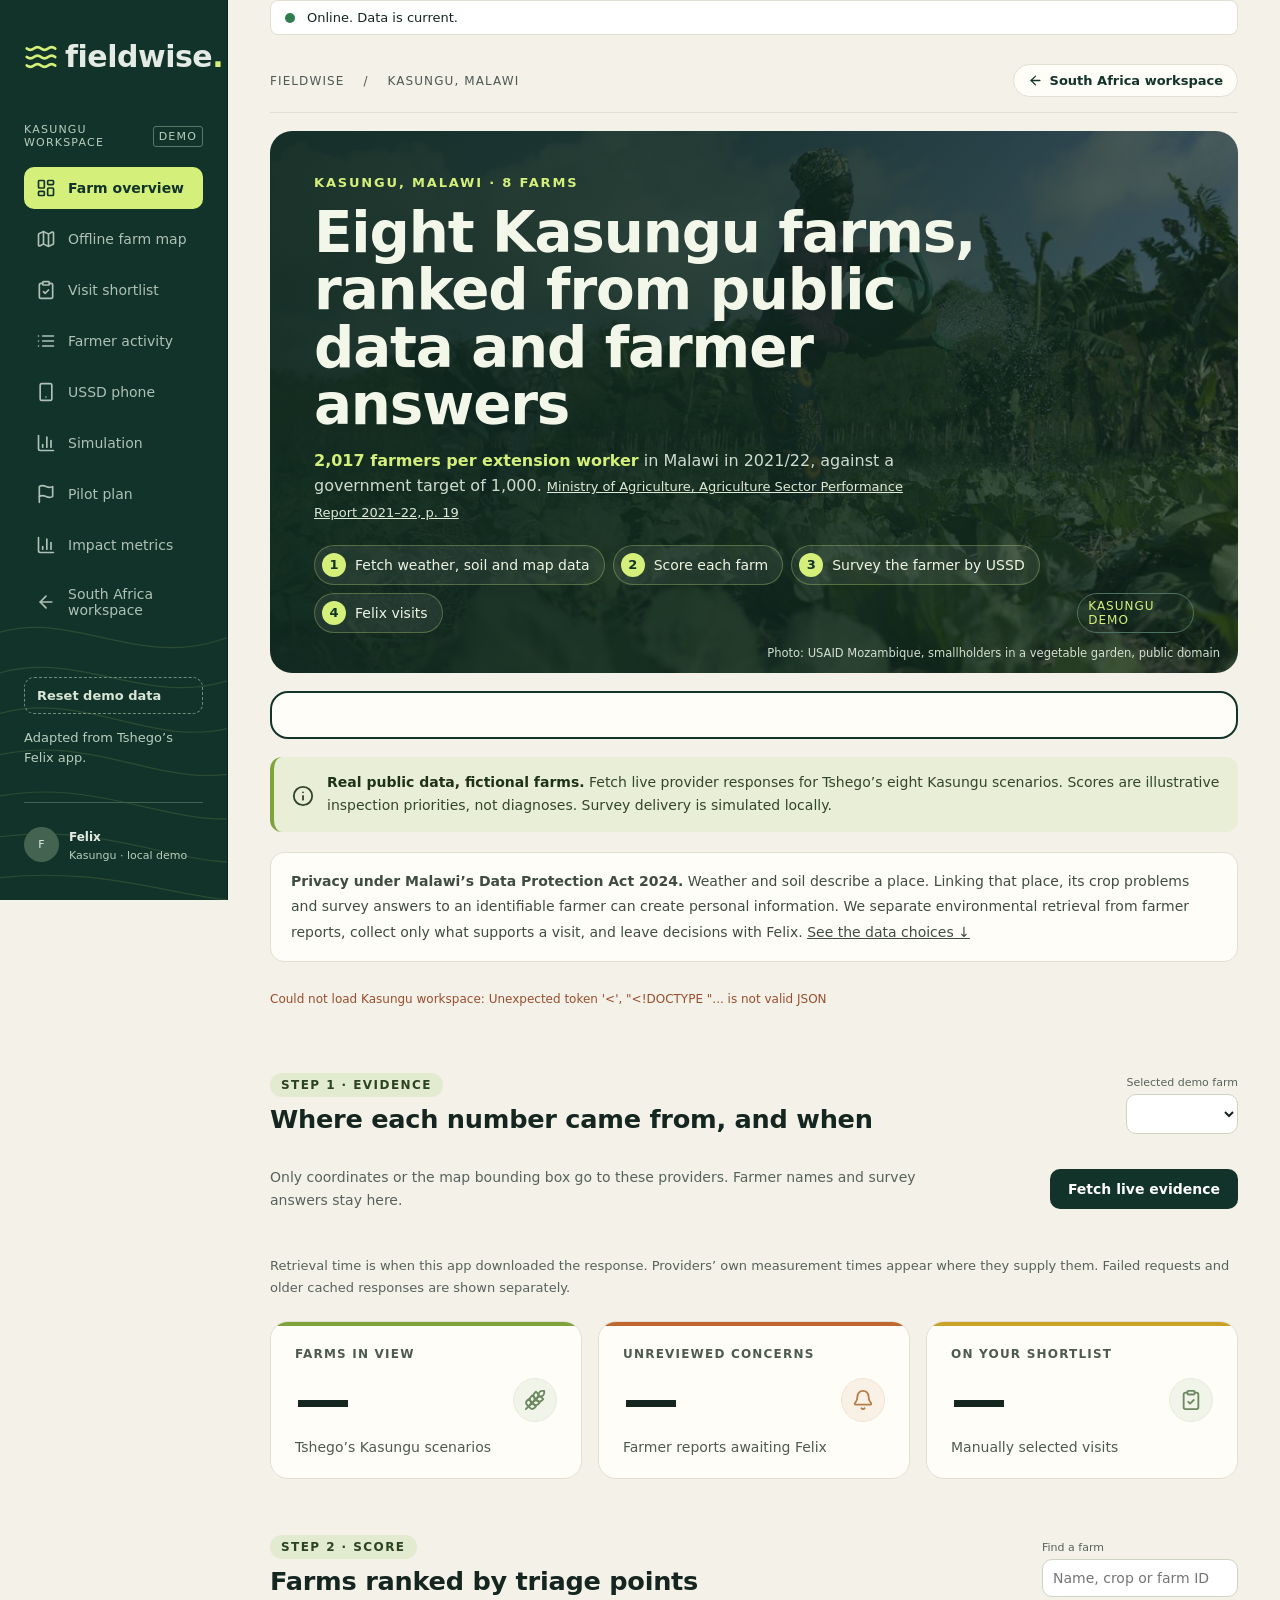
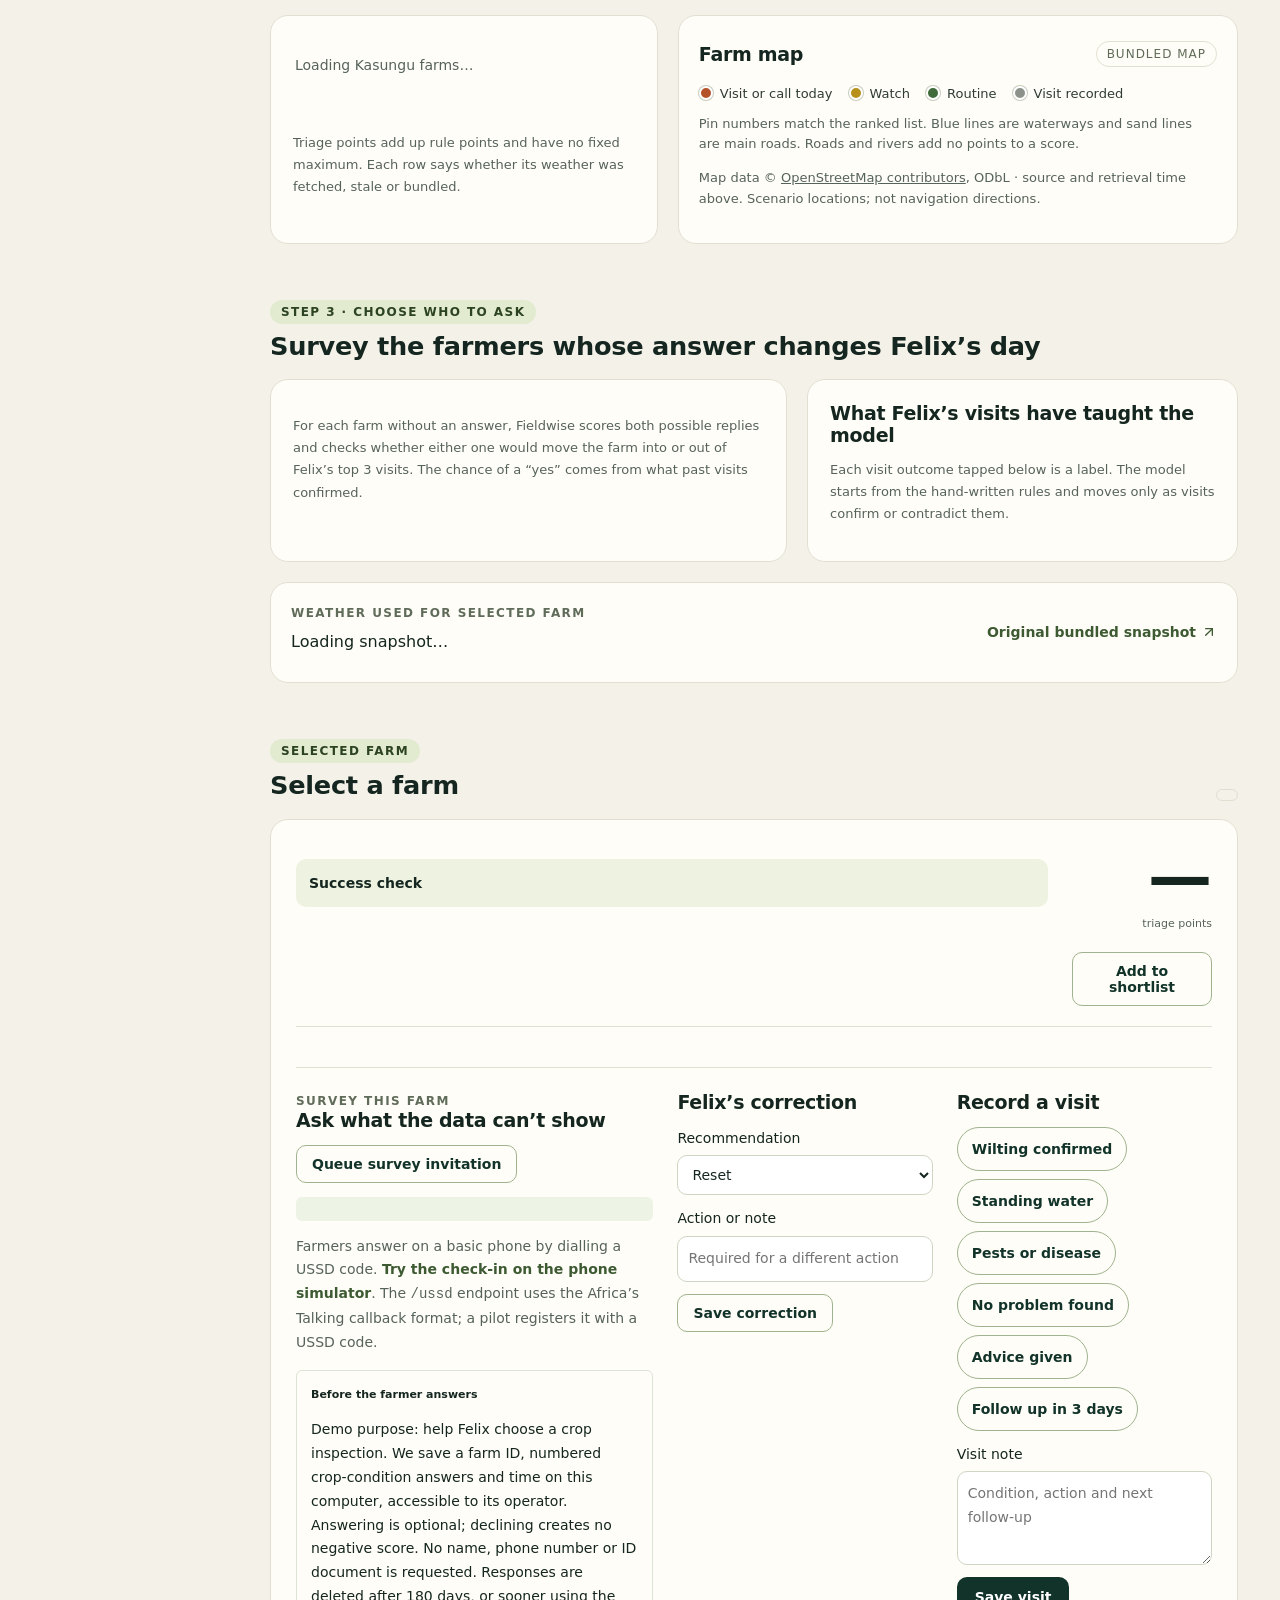
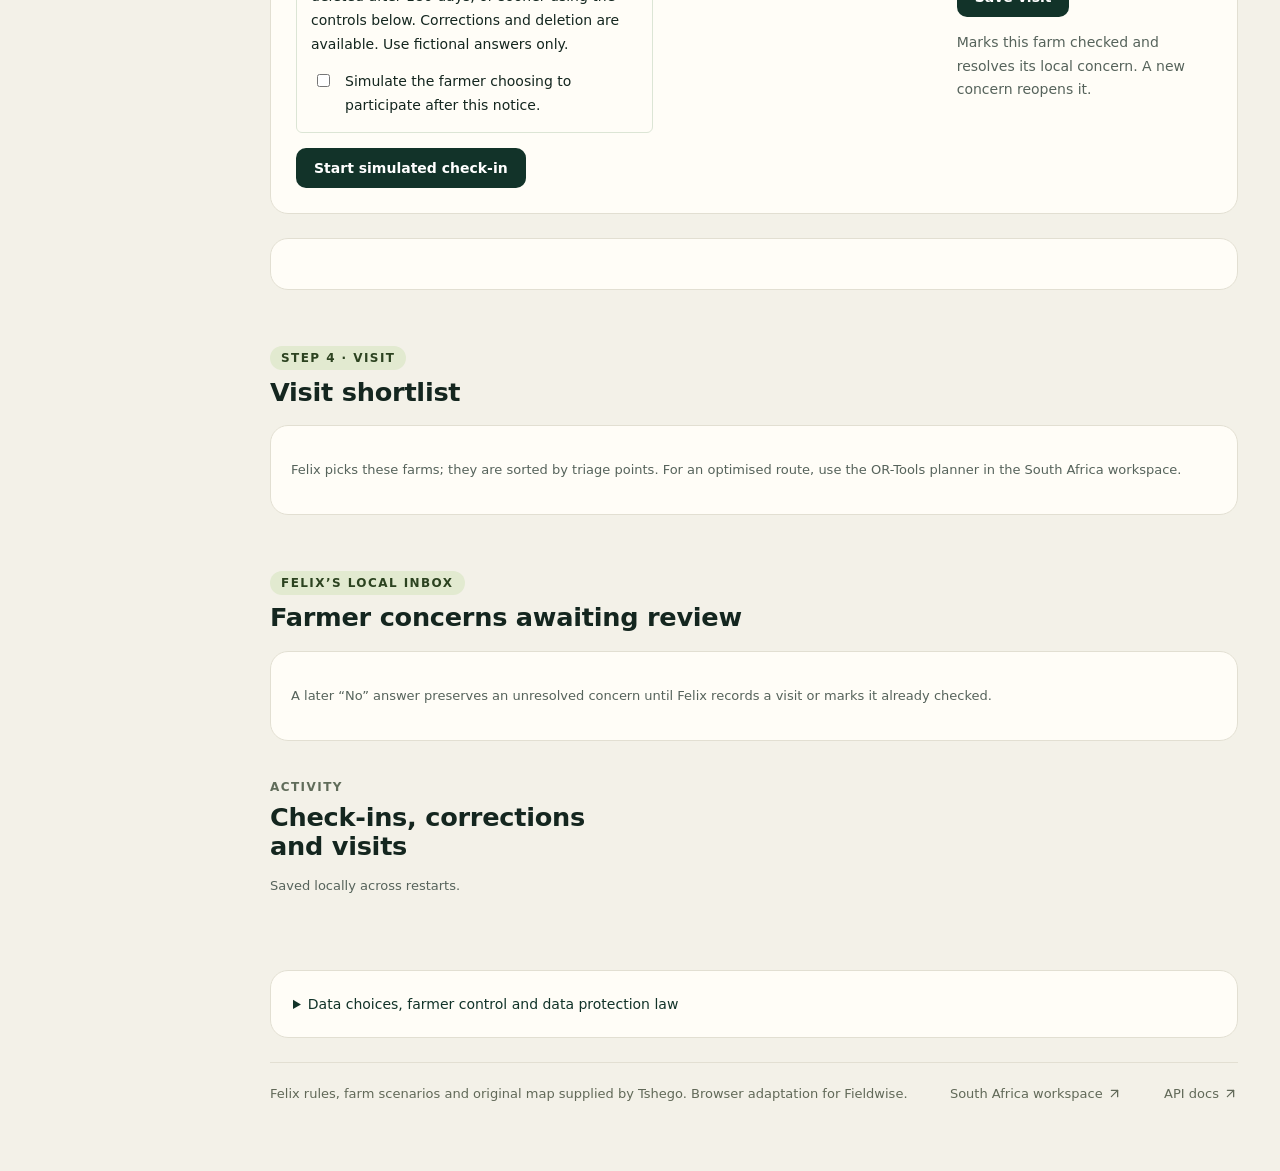
==== commit 2b1e039f: "Add simulated 7-day reach comparison for Bomet County Compares basic rotation, an experienced office" ====
--- a/static/felix.html
+++ b/static/felix.html
@@ -3,7 +3,7 @@
 <head><meta charset="utf-8"><meta name="viewport" content="width=device-width,initial-scale=1"><title>Fieldwise · From evidence to action</title><meta name="theme-color" content="#173c32"><link rel="manifest" href="/static/manifest.webmanifest"><link rel="icon" href="/static/icon.svg" type="image/svg+xml"><link rel="stylesheet" href="/static/style.css"><link rel="stylesheet" href="/static/felix.css"><link rel="stylesheet" href="/static/evidence.css"><link rel="stylesheet" href="/static/theme.css"><link rel="stylesheet" href="/static/a11y.css"><script defer src="/static/offline.js"></script><script defer src="/static/crops.js"></script><script defer src="/static/felix.js"></script><script defer src="/static/evidence.js"></script></head>
 <body>
 <a class="skip-link" href="#main-content">Skip to main content</a>
-<aside class="sidebar" aria-label="Workspace navigation"><a class="brand" href="/" aria-label="Fieldwise home"><span class="brand-icon"><span class="ico" style="--ico:url(/static/icons/waves.svg)" aria-hidden="true"></span></span>fieldwise<span class="brand-dot">.</span></a><div class="workspace">KASUNGU WORKSPACE <span>DEMO</span></div><nav aria-label="Sections"><a class="active" href="#overview"><span class="ico" style="--ico:url(/static/icons/layout-dashboard.svg)" aria-hidden="true"></span> <span>Farm overview</span></a><a href="#field-map"><span class="ico" style="--ico:url(/static/icons/map.svg)" aria-hidden="true"></span> <span>Offline farm map</span></a><a href="#plan"><span class="ico" style="--ico:url(/static/icons/clipboard-check.svg)" aria-hidden="true"></span> <span>Visit shortlist</span></a><a href="#activity"><span class="ico" style="--ico:url(/static/icons/list.svg)" aria-hidden="true"></span> <span>Farmer activity</span></a><a href="/ussd-simulator"><span class="ico" style="--ico:url(/static/icons/smartphone.svg)" aria-hidden="true"></span> <span>USSD phone</span></a><a href="/pilot"><span class="ico" style="--ico:url(/static/icons/flag.svg)" aria-hidden="true"></span> <span>Pilot plan</span></a><a href="/impact"><span class="ico" style="--ico:url(/static/icons/chart-column.svg)" aria-hidden="true"></span> <span>Impact metrics</span></a><a href="/"><span class="ico" style="--ico:url(/static/icons/arrow-left.svg)" aria-hidden="true"></span> <span>South Africa workspace</span></a></nav><div class="sidebar-bottom"><button type="button" class="reset-demo" data-reset-demo>Reset demo data</button><small>Adapted from Tshego’s Felix app.</small><div class="officer"><span class="avatar">F</span><div><strong>Felix</strong><small>Kasungu · local demo</small></div></div></div></aside>
+<aside class="sidebar" aria-label="Workspace navigation"><a class="brand" href="/" aria-label="Fieldwise home"><span class="brand-icon"><span class="ico" style="--ico:url(/static/icons/waves.svg)" aria-hidden="true"></span></span>fieldwise<span class="brand-dot">.</span></a><div class="workspace">KASUNGU WORKSPACE <span>DEMO</span></div><nav aria-label="Sections"><a class="active" href="#overview"><span class="ico" style="--ico:url(/static/icons/layout-dashboard.svg)" aria-hidden="true"></span> <span>Farm overview</span></a><a href="#field-map"><span class="ico" style="--ico:url(/static/icons/map.svg)" aria-hidden="true"></span> <span>Offline farm map</span></a><a href="#plan"><span class="ico" style="--ico:url(/static/icons/clipboard-check.svg)" aria-hidden="true"></span> <span>Visit shortlist</span></a><a href="#activity"><span class="ico" style="--ico:url(/static/icons/list.svg)" aria-hidden="true"></span> <span>Farmer activity</span></a><a href="/ussd-simulator"><span class="ico" style="--ico:url(/static/icons/smartphone.svg)" aria-hidden="true"></span> <span>USSD phone</span></a><a href="/simulation"><span class="ico" style="--ico:url(/static/icons/chart-column.svg)" aria-hidden="true"></span> <span>Simulation</span></a><a href="/pilot"><span class="ico" style="--ico:url(/static/icons/flag.svg)" aria-hidden="true"></span> <span>Pilot plan</span></a><a href="/impact"><span class="ico" style="--ico:url(/static/icons/chart-column.svg)" aria-hidden="true"></span> <span>Impact metrics</span></a><a href="/"><span class="ico" style="--ico:url(/static/icons/arrow-left.svg)" aria-hidden="true"></span> <span>South Africa workspace</span></a></nav><div class="sidebar-bottom"><button type="button" class="reset-demo" data-reset-demo>Reset demo data</button><small>Adapted from Tshego’s Felix app.</small><div class="officer"><span class="avatar">F</span><div><strong>Felix</strong><small>Kasungu · local demo</small></div></div></div></aside>
 <main id="overview"><span id="main-content" tabindex="-1"></span>
 <header class="topbar"><span>FIELDWISE <b>/</b> KASUNGU, MALAWI</span><a class="local" href="/"><span class="ico" style="--ico:url(/static/icons/arrow-left.svg)" aria-hidden="true"></span> South Africa workspace</a></header>
 <section class="intro" data-hero="kasungu"><div><div class="eyebrow">KASUNGU, MALAWI · 8 FARMS</div><h1>Eight Kasungu farms, ranked from public data and farmer answers</h1><p class="hero-fact"><strong>2,017 farmers per extension worker</strong> in Malawi in 2021/22, against a government target of 1,000. <a href="https://docs.dcafs-tipdep-donors-mw.org/dt_docs/DOC20230126080437.pdf" target="_blank" rel="noopener noreferrer">Ministry of Agriculture, Agriculture Sector Performance Report 2021–22, p. 19</a></p><ol class="flow-steps" aria-label="How Fieldwise works"><li>Fetch weather, soil and map data</li><li>Score each farm</li><li>Survey the farmer by USSD</li><li>Felix visits</li></ol></div><span class="tag">KASUNGU DEMO</span><p class="photo-credit">Photo: USAID Mozambique, smallholders in a vegetable garden, public domain</p></section>
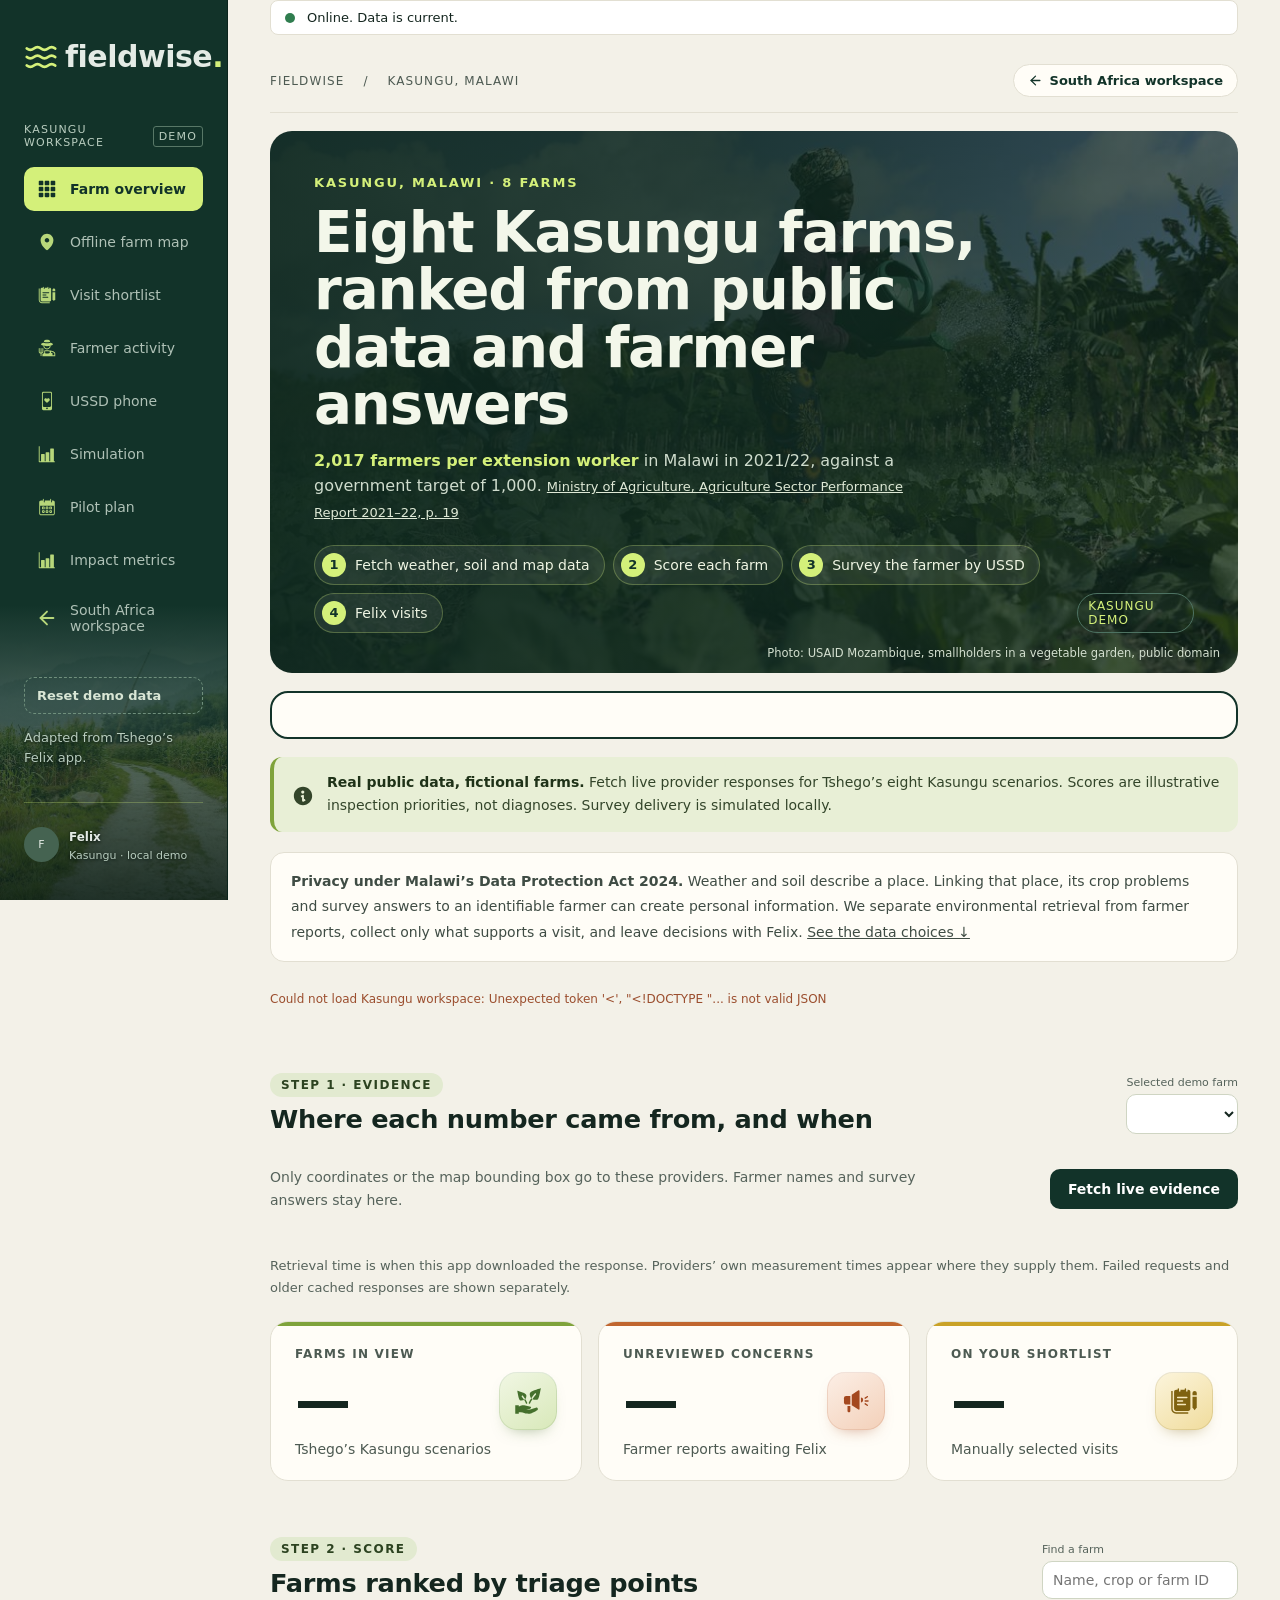
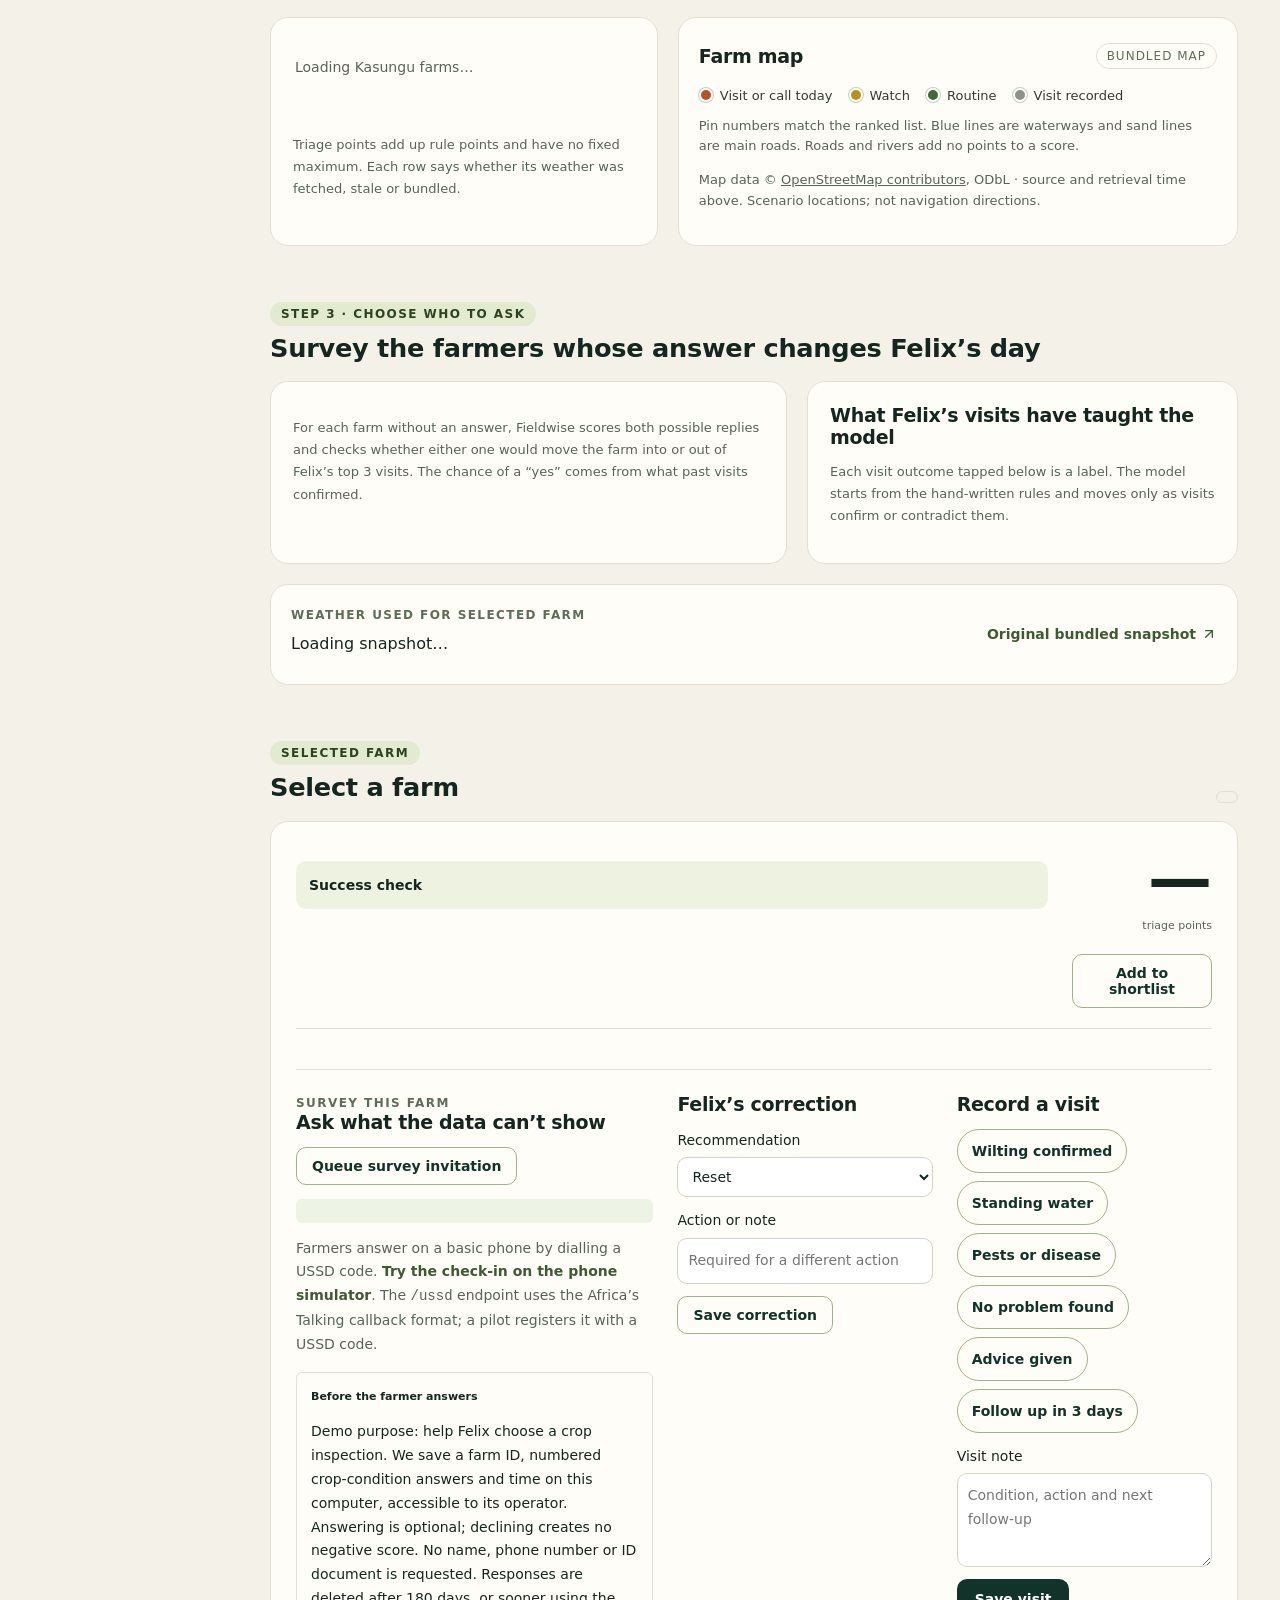
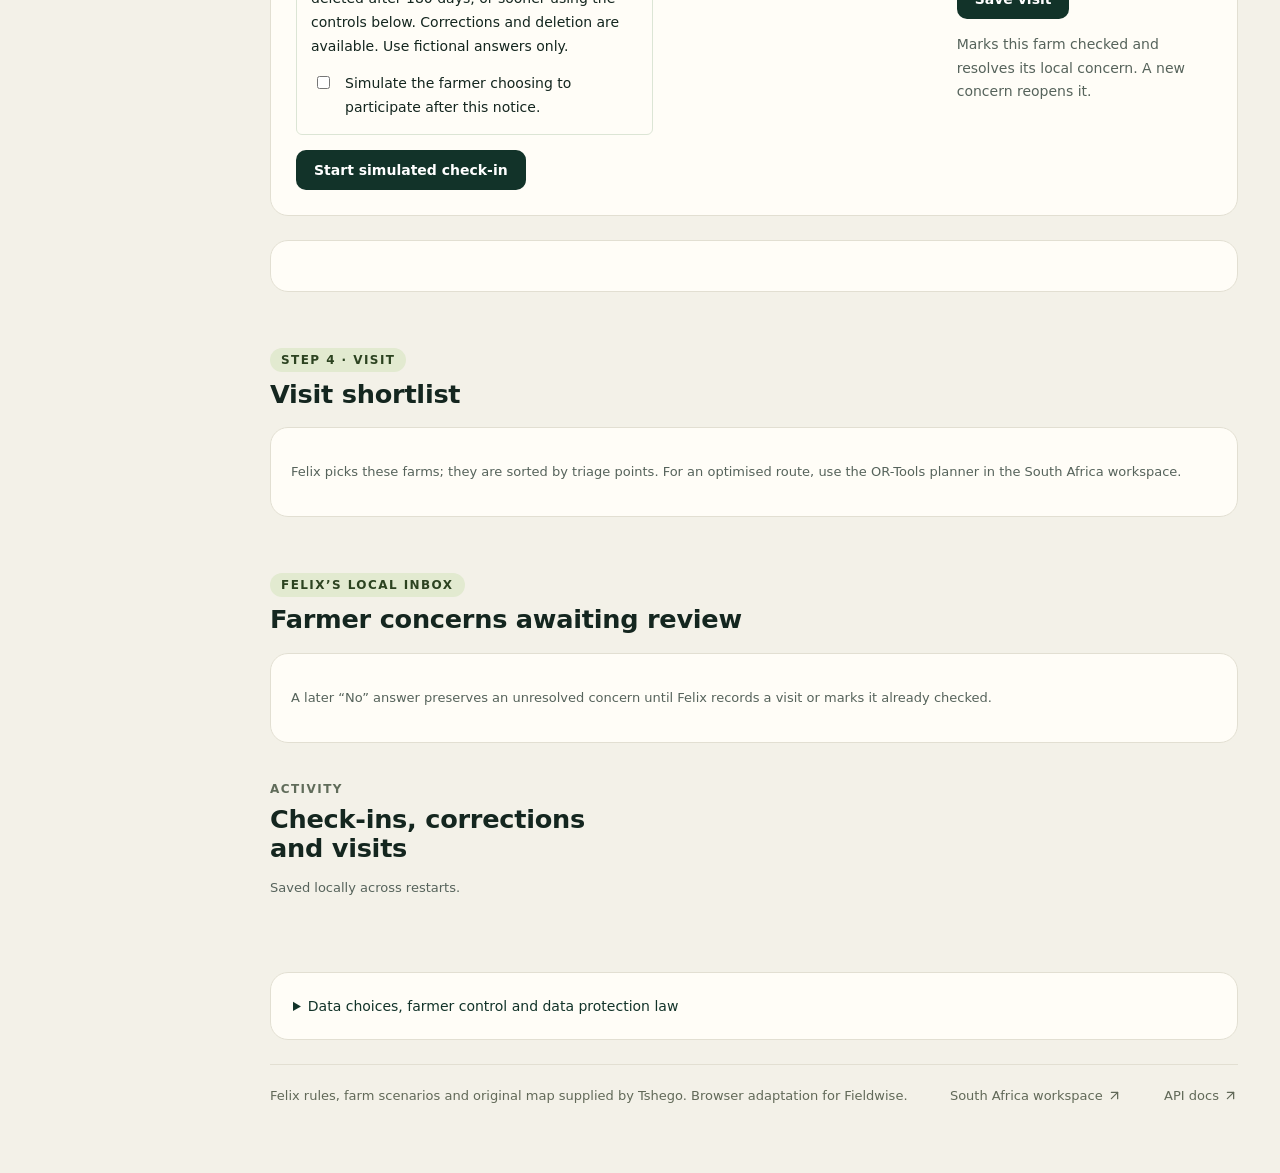
==== commit 06aafa7b: "Redesign USSD phone, farm map and sidebar artwork - USSD simulator: realistic feature-phone handset " ====
--- a/static/felix.html
+++ b/static/felix.html
@@ -1,6 +1,6 @@
 <!doctype html>
 <html lang="en">
-<head><meta charset="utf-8"><meta name="viewport" content="width=device-width,initial-scale=1"><title>Fieldwise · From evidence to action</title><meta name="theme-color" content="#173c32"><link rel="manifest" href="/static/manifest.webmanifest"><link rel="icon" href="/static/icon.svg" type="image/svg+xml"><link rel="stylesheet" href="/static/style.css"><link rel="stylesheet" href="/static/felix.css"><link rel="stylesheet" href="/static/evidence.css"><link rel="stylesheet" href="/static/theme.css"><link rel="stylesheet" href="/static/a11y.css"><script defer src="/static/offline.js"></script><script defer src="/static/crops.js"></script><script defer src="/static/felix.js"></script><script defer src="/static/evidence.js"></script></head>
+<head><meta charset="utf-8"><meta name="viewport" content="width=device-width,initial-scale=1"><title>Fieldwise · From evidence to action</title><meta name="theme-color" content="#173c32"><link rel="manifest" href="/static/manifest.webmanifest"><link rel="icon" href="/static/icon.svg" type="image/svg+xml"><link rel="stylesheet" href="/static/style.css"><link rel="stylesheet" href="/static/felix.css"><link rel="stylesheet" href="/static/evidence.css"><link rel="stylesheet" href="/static/theme.css"><link rel="stylesheet" href="/static/sidebar.css"><link rel="stylesheet" href="/static/icons.css"><link rel="stylesheet" href="/static/a11y.css"><script defer src="/static/offline.js"></script><script defer src="/static/crops.js"></script><script defer src="/static/felix.js"></script><script defer src="/static/evidence.js"></script></head>
 <body>
 <a class="skip-link" href="#main-content">Skip to main content</a>
 <aside class="sidebar" aria-label="Workspace navigation"><a class="brand" href="/" aria-label="Fieldwise home"><span class="brand-icon"><span class="ico" style="--ico:url(/static/icons/waves.svg)" aria-hidden="true"></span></span>fieldwise<span class="brand-dot">.</span></a><div class="workspace">KASUNGU WORKSPACE <span>DEMO</span></div><nav aria-label="Sections"><a class="active" href="#overview"><span class="ico" style="--ico:url(/static/icons/layout-dashboard.svg)" aria-hidden="true"></span> <span>Farm overview</span></a><a href="#field-map"><span class="ico" style="--ico:url(/static/icons/map.svg)" aria-hidden="true"></span> <span>Offline farm map</span></a><a href="#plan"><span class="ico" style="--ico:url(/static/icons/clipboard-check.svg)" aria-hidden="true"></span> <span>Visit shortlist</span></a><a href="#activity"><span class="ico" style="--ico:url(/static/icons/list.svg)" aria-hidden="true"></span> <span>Farmer activity</span></a><a href="/ussd-simulator"><span class="ico" style="--ico:url(/static/icons/smartphone.svg)" aria-hidden="true"></span> <span>USSD phone</span></a><a href="/simulation"><span class="ico" style="--ico:url(/static/icons/chart-column.svg)" aria-hidden="true"></span> <span>Simulation</span></a><a href="/pilot"><span class="ico" style="--ico:url(/static/icons/flag.svg)" aria-hidden="true"></span> <span>Pilot plan</span></a><a href="/impact"><span class="ico" style="--ico:url(/static/icons/chart-column.svg)" aria-hidden="true"></span> <span>Impact metrics</span></a><a href="/"><span class="ico" style="--ico:url(/static/icons/arrow-left.svg)" aria-hidden="true"></span> <span>South Africa workspace</span></a></nav><div class="sidebar-bottom"><button type="button" class="reset-demo" data-reset-demo>Reset demo data</button><small>Adapted from Tshego’s Felix app.</small><div class="officer"><span class="avatar">F</span><div><strong>Felix</strong><small>Kasungu · local demo</small></div></div></div></aside>
--- a/static/felix.css
+++ b/static/felix.css
@@ -1 +1,3 @@
-.felix-feedback{min-height:22px;margin:12px 0;color:var(--forest);font-size:12px}.felix-feedback.failed{color:#9b4e2e}.felix-overview{display:grid;grid-template-columns:minmax(280px,.9fr) minmax(0,1.3fr);gap:20px}.felix-list{overflow:hidden}.felix-farm{width:100%;display:flex;align-items:center;text-align:left;gap:12px;background:white;border:0;border-bottom:1px solid var(--line);padding:17px 18px;color:var(--ink)}.felix-farm:hover,.felix-farm.selected{background:#edf2e5}.rank{font-size:12px;width:27px;height:27px;flex-shrink:0;border-radius:50%;background:#dfe9d7;display:grid;place-items:center}.farm-label{flex:1;min-width:0}.farm-label strong{display:block;font-size:12px}.farm-label small{display:block;font-size:11px;margin-top:5px;color:var(--muted)}.farm-points{font-size:16px}.map-card{padding:20px;min-width:0}.map-card svg{width:100%;display:block;background:#e7eddf;border-radius:6px;max-height:470px}.map-pin{cursor:pointer;outline:none}.map-pin circle{fill:var(--forest);stroke:white;stroke-width:3}.map-pin.active circle,.map-pin:focus circle{fill:#b67538;stroke:#ffe7ae;stroke-width:5}.map-pin text{fill:white;pointer-events:none;font:600 14px 'Segoe UI',sans-serif;text-anchor:middle;dominant-baseline:central}.map-key,.map-credit{font-size:11px;line-height:1.6;color:var(--muted)}.map-credit a{text-decoration:underline}.search-label{font-size:11px;color:var(--muted);display:grid;gap:5px}input,textarea,select{font:inherit;max-width:100%;border:1px solid #d4ddce;border-radius:5px;padding:10px;background:#fff;color:var(--ink)}input:focus-visible,textarea:focus-visible{outline:3px solid #93ad4b;outline-offset:2px}.snapshot-card{padding:20px;margin-top:20px;display:flex;align-items:center;gap:24px;justify-content:space-between}.snapshot-card p{font-size:13px;margin:8px 0}.snapshot-card small{display:block;font-size:11px;max-width:700px;line-height:1.7;color:var(--muted)}.snapshot-card a{flex-shrink:0}.detail-card{padding:25px}.decision{display:grid;grid-template-columns:1fr 140px;gap:24px}.decision p{font-size:12px}.decision h3{font-size:22px}.points{text-align:right;display:flex;flex-direction:column;gap:8px;align-items:end}.points strong{font-size:44px;font-weight:500}.points small{font-size:11px;color:var(--muted)}.points button{margin-top:14px}.success{background:#eff4e7;padding:13px;border-radius:6px}.last-report{font-size:11px;color:var(--muted);overflow-wrap:anywhere}.workflow-grid{display:grid;grid-template-columns:1fr 1fr 1fr;gap:24px;border-top:1px solid var(--line);padding-top:23px;margin-top:20px}.workflow-grid h3{margin:0 0 14px}.workflow-grid p,.workflow-grid label{font-size:11px;line-height:1.7}.workflow-grid label{display:grid;gap:5px;margin-bottom:12px}.workflow-grid input,.workflow-grid select,.workflow-grid textarea{width:100%;min-width:0}.hint{color:var(--muted);font-size:11px;line-height:1.7}.shortlist-card{padding:20px}.shortlist-item{display:flex;align-items:center;justify-content:space-between;gap:12px;text-align:left;border:0;border-bottom:1px solid var(--line);padding:15px 0;background:none;width:100%;color:var(--ink);font-size:12px}.shortlist-item small{color:var(--muted);display:block;margin-top:6px}.shortlist-item span{overflow-wrap:anywhere}.shortlist-item b{white-space:nowrap;font-weight:500}#checkin{margin-top:15px;padding:14px;background:#edf2e5;border-radius:6px}#checkin h4{font-size:13px;line-height:1.6;margin:0 0 10px}#checkin-options{display:grid;gap:7px}#checkin-options button{background:white;border:1px solid #d7e1ce;text-align:left;padding:10px;border-radius:4px;color:var(--forest);font-size:12px}.activity-row{overflow-wrap:anywhere}.activity-row time{min-width:80px}.decision h3{overflow-wrap:anywhere}@media(max-width:1200px){.workflow-grid{grid-template-columns:1fr}.snapshot-card{align-items:start;flex-direction:column;gap:8px}.felix-overview{grid-template-columns:1fr 1.2fr}.felix-farm{padding:16px 12px}}@media(max-width:900px){.felix-overview{grid-template-columns:1fr}.map-card svg{max-height:450px}.felix-farm{padding:16px 18px}}@media(max-width:520px){.topbar{gap:8px;letter-spacing:0}.local{font-size:11px;padding:7px}.intro{gap:8px}.intro .tag{display:none}.decision{grid-template-columns:1fr}.points{align-items:start;text-align:left}.points button{margin-top:4px}.detail-card{padding:18px}.search-label{width:100%}.map-card{padding:15px}.workflow-grid{gap:28px}footer{flex-wrap:wrap}footer span{max-width:none}.shortlist-item{align-items:start}}
+.felix-feedback{min-height:22px;margin:12px 0;color:var(--forest);font-size:12px}.felix-feedback.failed{color:#9b4e2e}.felix-overview{display:grid;grid-template-columns:minmax(280px,.9fr) minmax(0,1.3fr);gap:20px}.felix-list{overflow:hidden}.felix-farm{width:100%;display:flex;align-items:center;text-align:left;gap:12px;background:white;border:0;border-bottom:1px solid var(--line);padding:17px 18px;color:var(--ink)}.felix-farm:hover,.felix-farm.selected{background:#edf2e5}.rank{font-size:12px;width:27px;height:27px;flex-shrink:0;border-radius:50%;background:#dfe9d7;display:grid;place-items:center}.farm-label{flex:1;min-width:0}.farm-label strong{display:block;font-size:12px}.farm-label small{display:block;font-size:11px;margin-top:5px;color:var(--muted)}.farm-points{font-size:16px}.map-card{padding:20px;min-width:0}#map{position:relative}.map-card svg{width:100%;height:auto;aspect-ratio:36/37;display:block;background:#f1efe9;border-radius:10px;box-shadow:inset 0 0 0 1px rgba(20,38,31,.1),0 1px 2px rgba(20,38,31,.06);user-select:none;-webkit-user-select:none}.map-card svg.map-zoomed{cursor:grab;touch-action:none}.map-card svg.map-dragging{cursor:grabbing}.map-card svg text{font-family:Roboto,'Segoe UI',system-ui,sans-serif}.map-land{fill:#f1efe9}.map-area-park{fill:#c6e8bd}.map-area-parking{fill:#e8e8ea;stroke:#d5d5d8;stroke-width:calc(.6px * var(--k,1))}.map-building{fill:#e6e2db;stroke:#d4cdc2;stroke-width:calc(.5px * var(--k,1));stroke-linejoin:round}.map-water polyline,.map-roads polyline{fill:none;stroke-linecap:round;stroke-linejoin:round}.map-water polyline{stroke:#9ccff3}.map-water .river{stroke-width:calc(5px * var(--z,1))}.map-water .stream{stroke-width:calc(2.6px * var(--z,1))}.map-roads .path{stroke:#c9c3b6;stroke-width:calc(1px * var(--z,1));stroke-dasharray:3 2}.map-roads .casing.street{stroke:#d9d5cc;stroke-width:calc(4px * var(--z,1))}.map-roads .fill.street{stroke:#fff;stroke-width:calc(2.6px * var(--z,1))}.map-roads .casing.minor{stroke:#d0cbc1;stroke-width:calc(5.4px * var(--z,1))}.map-roads .fill.minor{stroke:#fff;stroke-width:calc(3.6px * var(--z,1))}.map-roads .casing.major{stroke:#e8b23f;stroke-width:calc(7.6px * var(--z,1))}.map-roads .fill.major{stroke:#fcd77f;stroke-width:calc(5.5px * var(--z,1))}.map-labels text{paint-order:stroke;stroke:#fff;stroke-linejoin:round}.map-river-label{fill:#3b7fb6;font-style:italic;letter-spacing:.06em}.map-place{text-anchor:middle;stroke-width:3.5px}.map-place-town{font-size:15px;font-weight:600;fill:#3c4043}.map-place-village{font-size:12px;font-weight:500;fill:#5f6368}.map-poi circle{stroke:#fff;stroke-width:1.5}.map-poi path{fill:#fff}.map-poi text{font-size:10px;font-weight:600;dominant-baseline:central;stroke-width:3px}.map-shield rect{fill:#fff;stroke:#9aa0a6;stroke-width:1}.map-shield text{font-size:10px;font-weight:700;fill:#202124;text-anchor:middle;dominant-baseline:central;stroke:none}.map-pin{cursor:pointer;outline:none}.map-pin .pin-mark{transition:transform .15s ease}.map-pin:hover .pin-mark,.map-pin:focus-visible .pin-mark{transform:scale(1.08)}.map-pin.active .pin-mark{transform:scale(1.25)}.map-pin .pin-shadow{fill:rgba(0,0,0,.28)}.map-pin .pin-body{stroke-width:1.4;stroke-linejoin:round}.map-pin.pin-hot .pin-body{fill:#b4532a;stroke:#7a3418}.map-pin.pin-warm .pin-body{fill:#b8901c;stroke:#7a5f10}.map-pin.pin-calm .pin-body{fill:#3f6b3a;stroke:#264524}.map-pin.pin-done .pin-body{fill:#8b928a;stroke:#5c625b}.map-pin.active .pin-body{stroke:#fff;stroke-width:2}.map-pin:focus-visible .pin-body{stroke:#1d6fb8;stroke-width:3.5}.map-pin text{fill:#fff;pointer-events:none;font:700 12px Roboto,'Segoe UI',system-ui,sans-serif;text-anchor:middle;dominant-baseline:central}.map-callout{pointer-events:none}.map-callout-box{fill:#fff;filter:drop-shadow(0 2px 4px rgba(60,64,67,.3)) drop-shadow(0 1px 1px rgba(60,64,67,.15))}.map-callout text{font-size:11px;fill:#5f6368}.map-callout .map-callout-name{font-size:13px;font-weight:700;fill:#202124}.map-scale{pointer-events:none}.map-scale rect{fill:rgba(255,255,255,.8)}.map-scale text{font-size:10px;fill:#3c4043}.map-scale path{fill:none;stroke:#3c4043;stroke-width:1.4}.map-zoom{position:absolute;right:10px;bottom:40px;display:flex;flex-direction:column;border-radius:8px;background:#fff;box-shadow:0 1px 4px rgba(60,64,67,.3),0 2px 6px rgba(60,64,67,.15);overflow:hidden}.map-zoom button{width:44px;height:44px;border:0;background:#fff;color:#3c4043;font:400 24px/1 Roboto,'Segoe UI',system-ui,sans-serif;cursor:pointer;display:grid;place-items:center}.map-zoom button+button{border-top:1px solid #e8eaed}.map-zoom button:hover:not(:disabled){background:#f1f3f4}.map-zoom button:disabled{color:#9aa0a6;cursor:default}.map-zoom button:focus-visible{outline:3px solid #1d6fb8;outline-offset:-3px}@media(prefers-reduced-motion:reduce){.map-pin .pin-mark{transition:none}}.map-key,.map-credit{font-size:11px;line-height:1.6;color:var(--muted)}.map-credit a{text-decoration:underline}.search-label{font-size:11px;color:var(--muted);display:grid;gap:5px}input,textarea,select{font:inherit;max-width:100%;border:1px solid #d4ddce;border-radius:5px;padding:10px;background:#fff;color:var(--ink)}input:focus-visible,textarea:focus-visible{outline:3px solid #93ad4b;outline-offset:2px}.snapshot-card{padding:20px;margin-top:20px;display:flex;align-items:center;gap:24px;justify-content:space-between}.snapshot-card p{font-size:13px;margin:8px 0}.snapshot-card small{display:block;font-size:11px;max-width:700px;line-height:1.7;color:var(--muted)}.snapshot-card a{flex-shrink:0}.detail-card{padding:25px}.decision{display:grid;grid-template-columns:1fr 140px;gap:24px}.decision p{font-size:12px}.decision h3{font-size:22px}.points{text-align:right;display:flex;flex-direction:column;gap:8px;align-items:end}.points strong{font-size:44px;font-weight:500}.points small{font-size:11px;color:var(--muted)}.points button{margin-top:14px}.success{background:#eff4e7;padding:13px;border-radius:6px}.last-report{font-size:11px;color:var(--muted);overflow-wrap:anywhere}.workflow-grid{display:grid;grid-template-columns:1fr 1fr 1fr;gap:24px;border-top:1px solid var(--line);padding-top:23px;margin-top:20px}.workflow-grid h3{margin:0 0 14px}.workflow-grid p,.workflow-grid label{font-size:11px;line-height:1.7}.workflow-grid label{display:grid;gap:5px;margin-bottom:12px}.workflow-grid input,.workflow-grid select,.workflow-grid textarea{width:100%;min-width:0}.hint{color:var(--muted);font-size:11px;line-height:1.7}.shortlist-card{padding:20px}.shortlist-item{display:flex;align-items:center;justify-content:space-between;gap:12px;text-align:left;border:0;border-bottom:1px solid var(--line);padding:15px 0;background:none;width:100%;color:var(--ink);font-size:12px}.shortlist-item small{color:var(--muted);display:block;margin-top:6px}.shortlist-item span{overflow-wrap:anywhere}.shortlist-item b{white-space:nowrap;font-weight:500}#checkin{margin-top:15px;padding:14px;background:#edf2e5;border-radius:6px}#checkin h4{font-size:13px;line-height:1.6;margin:0 0 10px}#checkin-options{display:grid;gap:7px}#checkin-options button{background:white;border:1px solid #d7e1ce;text-align:left;padding:10px;border-radius:4px;color:var(--forest);font-size:12px}.activity-row{overflow-wrap:anywhere}.activity-row time{min-width:80px}.decision h3{overflow-wrap:anywhere}@media(max-width:1200px){.workflow-grid{grid-template-columns:1fr}.snapshot-card{align-items:start;flex-direction:column;gap:8px}.felix-overview{grid-template-columns:1fr 1.2fr}.felix-farm{padding:16px 12px}}@media(max-width:900px){.felix-overview{grid-template-columns:1fr}.felix-farm{padding:16px 18px}}@media(max-width:520px){.map-card svg{aspect-ratio:1/1}.topbar{gap:8px;letter-spacing:0}.local{font-size:11px;padding:7px}.intro{gap:8px}.intro .tag{display:none}.decision{grid-template-columns:1fr}.points{align-items:start;text-align:left}.points button{margin-top:4px}.detail-card{padding:18px}.search-label{width:100%}.map-card{padding:15px}.workflow-grid{gap:28px}footer{flex-wrap:wrap}footer span{max-width:none}.shortlist-item{align-items:start}}
+
+@media(max-width:520px){.map-zoom{right:8px;bottom:34px}.map-zoom button{width:36px;height:36px;font-size:20px}}
--- a/static/theme.css
+++ b/static/theme.css
@@ -251,3 +251,13 @@
 .intro .photo-credit{position:absolute;right:18px;bottom:10px;margin:0;font-size:11.5px;color:#d3dfcf;max-width:60%;text-align:right}
 .crop-photo{border-radius:10px;object-fit:cover;background:#e2ead0}
 @media(max-width:900px){.intro[data-hero]{background:linear-gradient(rgba(14,40,31,.9),rgba(14,40,31,.84)),var(--hero) center/cover no-repeat,var(--forest)}.intro .photo-credit{position:static;max-width:none;text-align:left;margin-top:14px}}
+
+/* Officer PIN dialog */
+.signin-dialog{border:0;border-radius:18px;padding:26px 28px;max-width:min(380px,calc(100vw - 32px));box-shadow:0 30px 70px -20px rgba(18,51,41,.6);background:var(--card);color:var(--ink)}
+.signin-dialog::backdrop{background:rgba(14,40,31,.55)}
+.signin-dialog h2{margin:0 0 6px;font-size:24px}
+.signin-dialog p{font-size:14.5px;margin:0 0 14px}
+.signin-dialog label{display:block;font-weight:600;font-size:14px;margin-bottom:6px}
+.signin-dialog input{width:100%;font-size:22px;letter-spacing:.3em;padding:12px 14px}
+.signin-error{color:#9b2f12;min-height:1.2em;margin:8px 0 0!important}
+.signin-actions{display:flex;justify-content:flex-end;gap:10px;margin-top:14px}
--- a/static/sidebar.css
+++ b/static/sidebar.css
@@ -0,0 +1,20 @@
+/* Sidebar artwork: a CC0 maize-field photo behind the bottom block only, so navigation
+   links always sit on solid forest green. Replaces the contour lines from theme.css.
+   Credit in static/photos/CREDITS.md. */
+.sidebar{background:var(--forest)}
+/* Navigation paints above the artwork, which starts a little above the bottom block. */
+.sidebar nav{position:relative;z-index:1}
+.sidebar-bottom{position:relative;isolation:isolate}
+.sidebar-bottom::before{
+  content:"";position:absolute;z-index:-1;left:-24px;right:-24px;top:-72px;bottom:-38px;
+  /* At least 72% forest over the photo: over its brightest pixel, white text stays near 8:1 and the light credit text above 4.5:1. */
+  background:
+    linear-gradient(180deg,var(--forest) 0%,rgba(18,51,41,.78) 32%,rgba(14,42,33,.72) 60%,rgba(10,30,23,.9) 100%),
+    url(/static/photos/sidebar-maize-road.jpg) 50% 70%/cover no-repeat;
+}
+.sidebar-bottom>small,.officer strong,.officer small{text-shadow:0 1px 3px rgba(5,18,13,.9)}
+.officer{border-top-color:rgba(212,240,122,.28)}
+@media(max-width:1200px){.sidebar-bottom::before{left:-18px;right:-18px;bottom:-32px}}
+/* Icon-only rail: the photo would be a thin sliver, so keep it plain. */
+@media(max-width:900px){.sidebar-bottom::before{display:none}}
+@media(forced-colors:active){.sidebar,.sidebar-bottom::before{background:Canvas}}
--- a/static/icons.css
+++ b/static/icons.css
@@ -0,0 +1,18 @@
+/* Icon presentation for the Health Icons (CC0) set in static/icons/. The icons are solid
+   silhouettes drawn through the .ico mask, so they take the colours below. */
+
+/* Sidebar: lime-tinted icons on the forest green; the active item keeps forest. */
+nav a .ico{width:22px;height:22px;color:#b7d77a}
+nav a:hover:not(.active) .ico{color:var(--lime)}
+nav a.active .ico{color:var(--forest)}
+
+/* Summary cards: a tinted tile per card, matching the card's top stripe. */
+.metrics .metric-icon{width:58px;height:58px;border:0;border-radius:18px;color:#45702d;
+  background:linear-gradient(145deg,#f1f7e4 0%,#d8e8b9 100%);
+  box-shadow:inset 0 0 0 1px rgba(69,112,45,.14),inset 0 1px 0 rgba(255,255,255,.8),0 8px 16px -10px rgba(69,112,45,.55)}
+.metrics .metric-icon .ico{width:34px;height:34px}
+.metrics article:nth-child(2) .metric-icon{color:#a4481f;background:linear-gradient(145deg,#fcefe6 0%,#f3d0b9 100%);
+  box-shadow:inset 0 0 0 1px rgba(164,72,31,.14),inset 0 1px 0 rgba(255,255,255,.8),0 8px 16px -10px rgba(164,72,31,.55)}
+.metrics article:nth-child(3) .metric-icon{color:#7f6210;background:linear-gradient(145deg,#fcf5dd 0%,#f0dc9c 100%);
+  box-shadow:inset 0 0 0 1px rgba(127,98,16,.16),inset 0 1px 0 rgba(255,255,255,.8),0 8px 16px -10px rgba(127,98,16,.55)}
+@media(forced-colors:active){.metrics .metric-icon{border:1px solid CanvasText}}
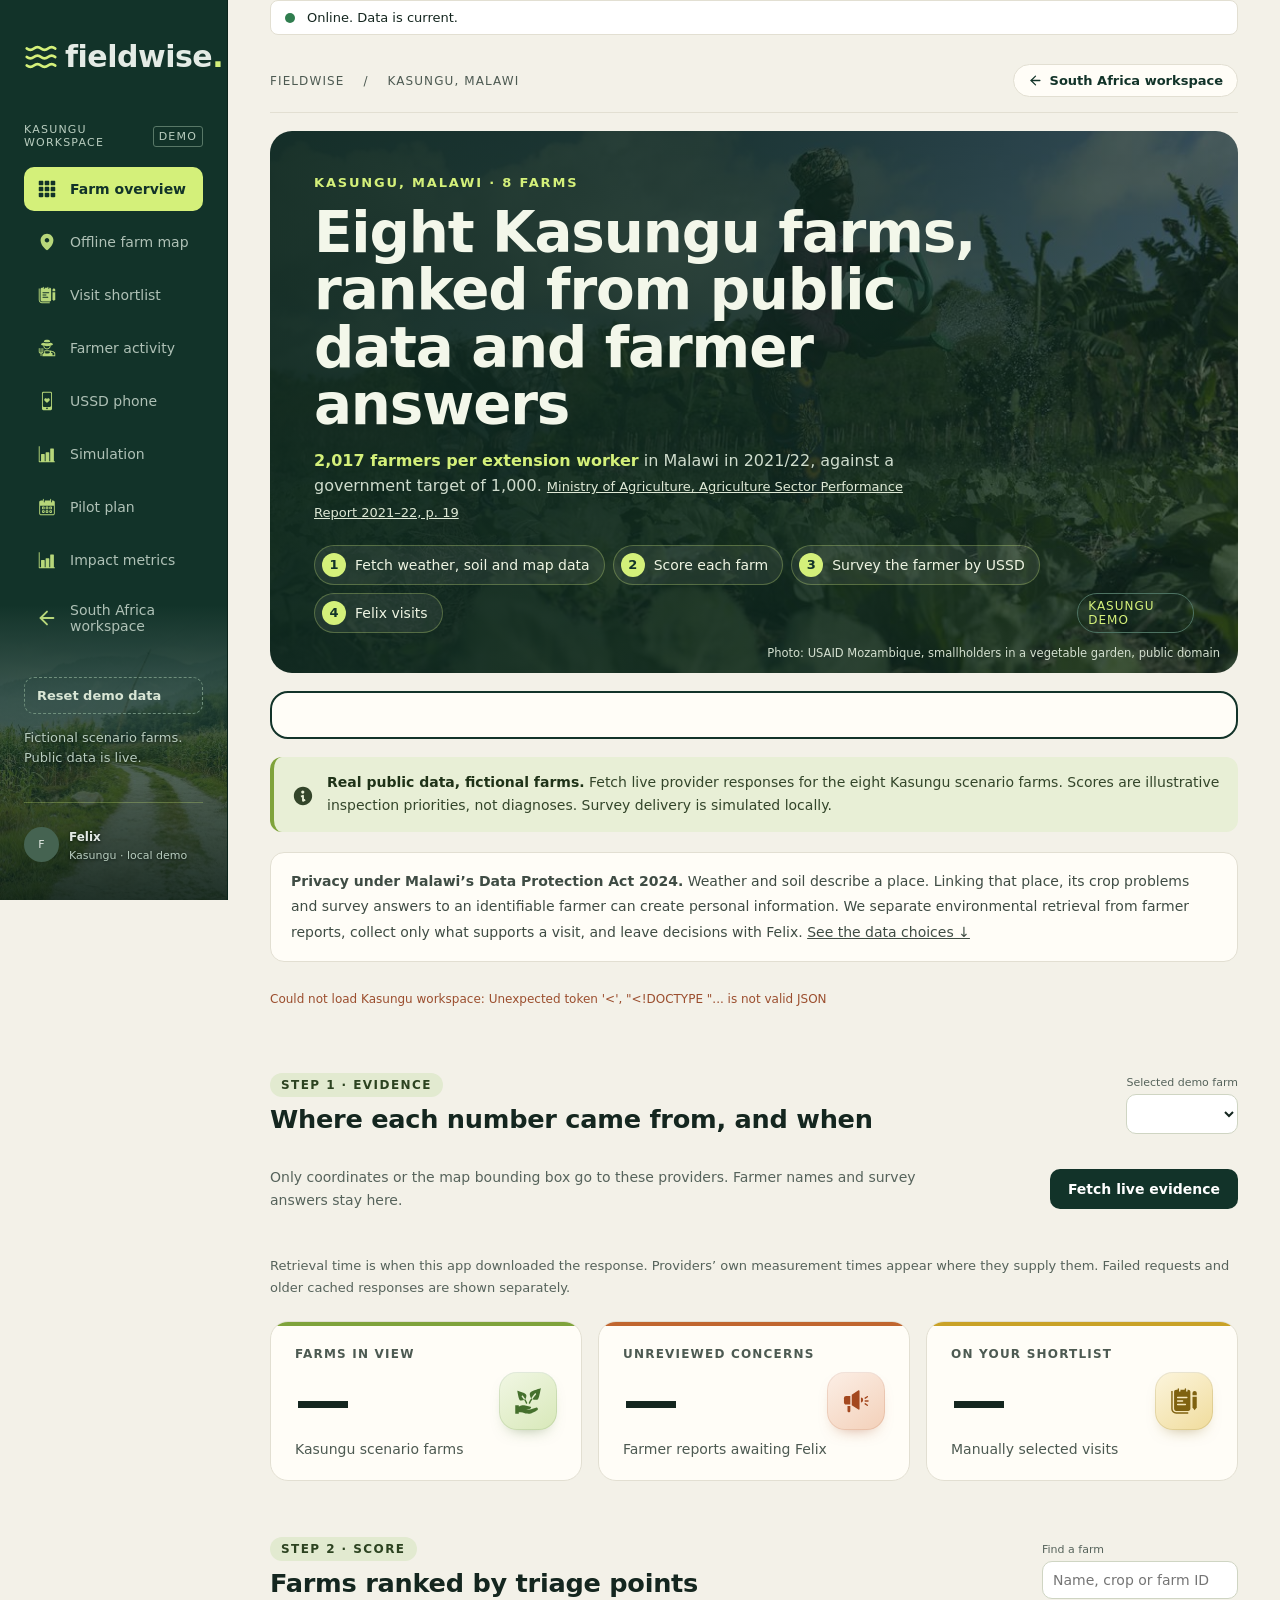
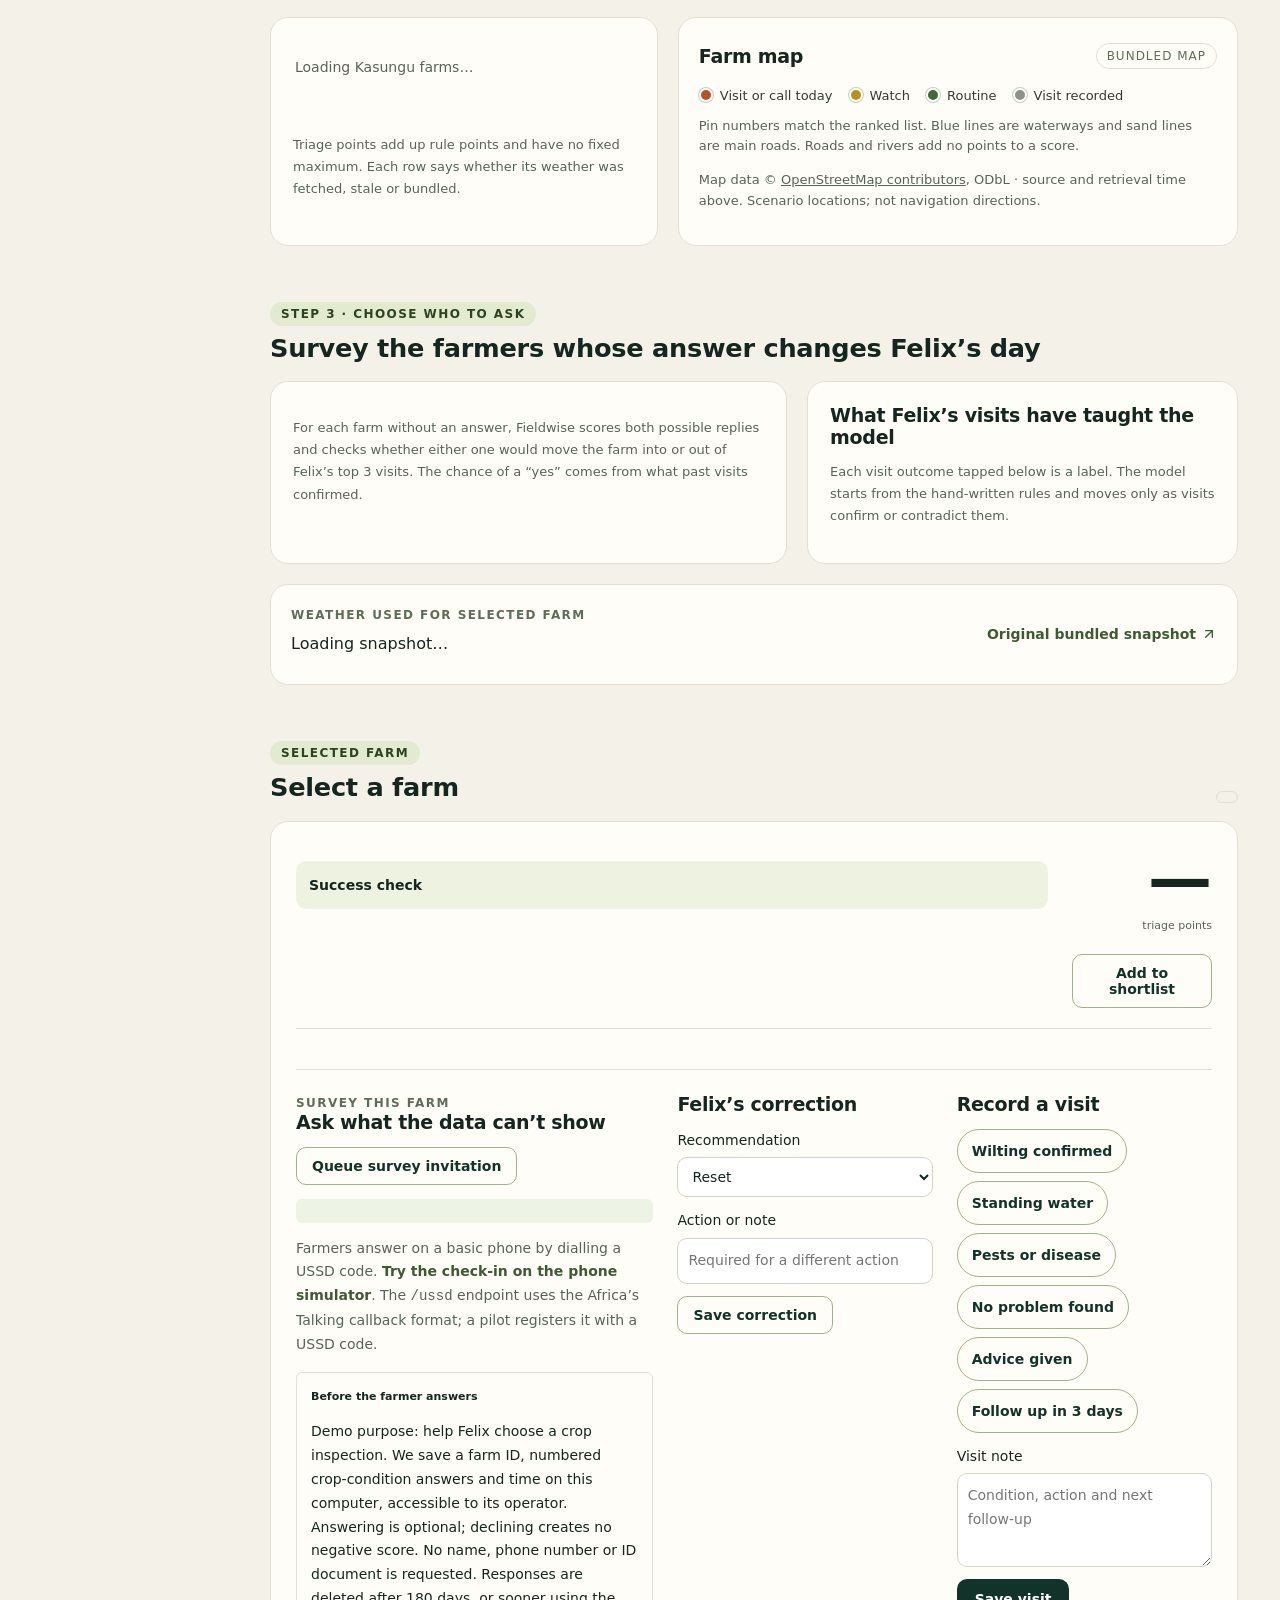
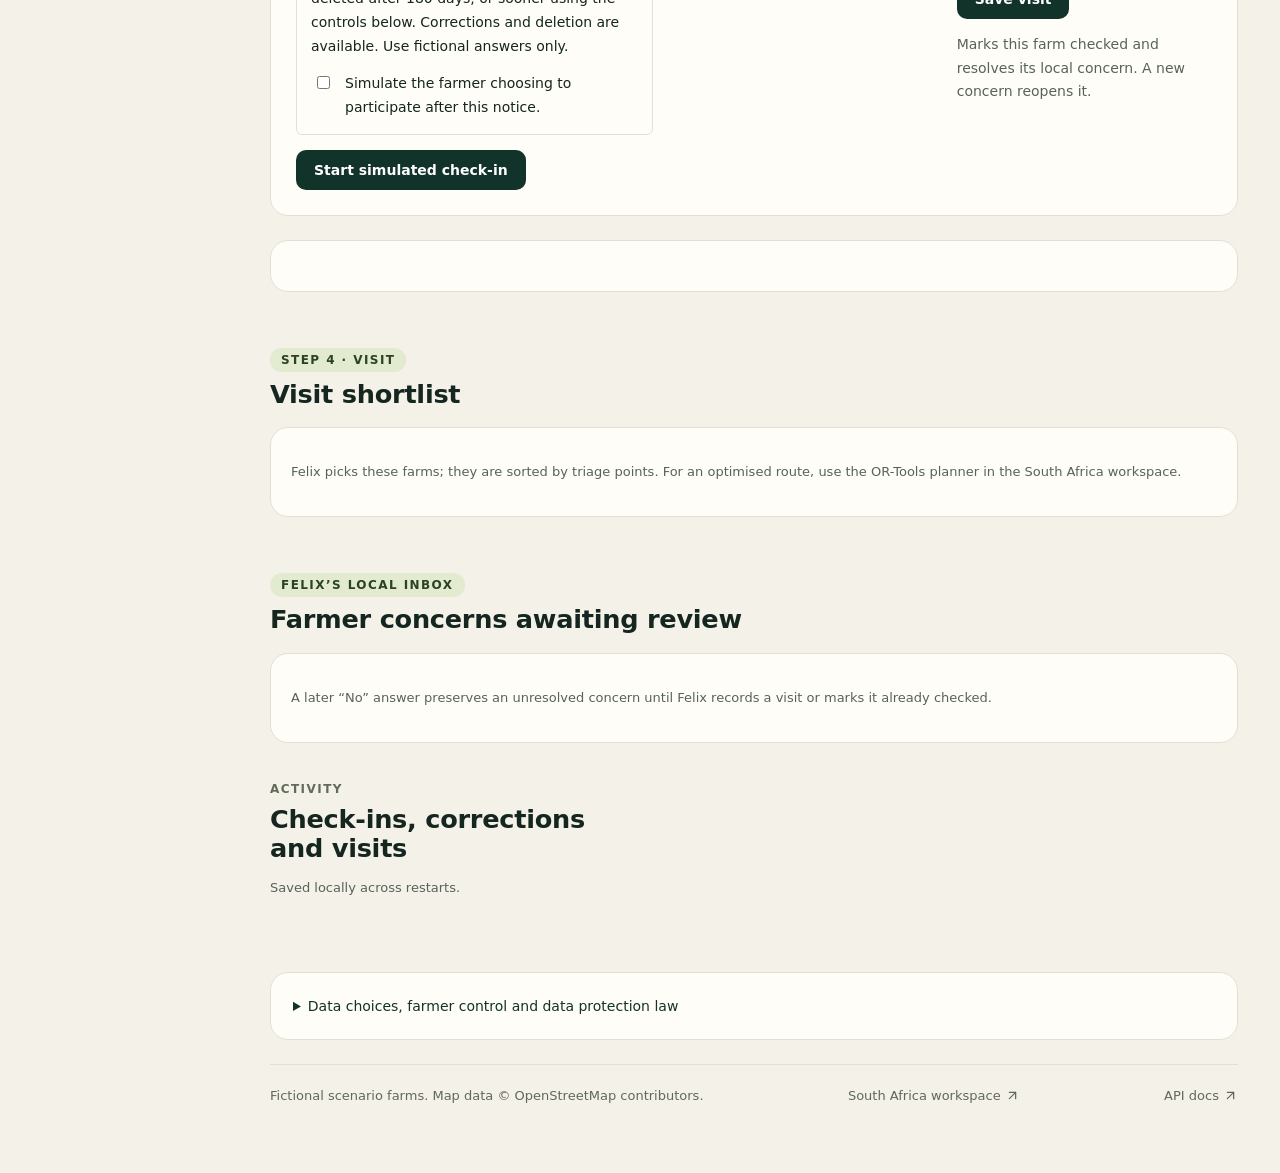
==== commit 1a01d1f0: "Tidy repo for publication: MIT licence, docs folder, neutral naming - Add MIT licence; third-party p" ====
--- a/static/felix.html
+++ b/static/felix.html
@@ -3,20 +3,20 @@
 <head><meta charset="utf-8"><meta name="viewport" content="width=device-width,initial-scale=1"><title>Fieldwise · From evidence to action</title><meta name="theme-color" content="#173c32"><link rel="manifest" href="/static/manifest.webmanifest"><link rel="icon" href="/static/icon.svg" type="image/svg+xml"><link rel="stylesheet" href="/static/style.css"><link rel="stylesheet" href="/static/felix.css"><link rel="stylesheet" href="/static/evidence.css"><link rel="stylesheet" href="/static/theme.css"><link rel="stylesheet" href="/static/sidebar.css"><link rel="stylesheet" href="/static/icons.css"><link rel="stylesheet" href="/static/a11y.css"><script defer src="/static/offline.js"></script><script defer src="/static/crops.js"></script><script defer src="/static/felix.js"></script><script defer src="/static/evidence.js"></script></head>
 <body>
 <a class="skip-link" href="#main-content">Skip to main content</a>
-<aside class="sidebar" aria-label="Workspace navigation"><a class="brand" href="/" aria-label="Fieldwise home"><span class="brand-icon"><span class="ico" style="--ico:url(/static/icons/waves.svg)" aria-hidden="true"></span></span>fieldwise<span class="brand-dot">.</span></a><div class="workspace">KASUNGU WORKSPACE <span>DEMO</span></div><nav aria-label="Sections"><a class="active" href="#overview"><span class="ico" style="--ico:url(/static/icons/layout-dashboard.svg)" aria-hidden="true"></span> <span>Farm overview</span></a><a href="#field-map"><span class="ico" style="--ico:url(/static/icons/map.svg)" aria-hidden="true"></span> <span>Offline farm map</span></a><a href="#plan"><span class="ico" style="--ico:url(/static/icons/clipboard-check.svg)" aria-hidden="true"></span> <span>Visit shortlist</span></a><a href="#activity"><span class="ico" style="--ico:url(/static/icons/list.svg)" aria-hidden="true"></span> <span>Farmer activity</span></a><a href="/ussd-simulator"><span class="ico" style="--ico:url(/static/icons/smartphone.svg)" aria-hidden="true"></span> <span>USSD phone</span></a><a href="/simulation"><span class="ico" style="--ico:url(/static/icons/chart-column.svg)" aria-hidden="true"></span> <span>Simulation</span></a><a href="/pilot"><span class="ico" style="--ico:url(/static/icons/flag.svg)" aria-hidden="true"></span> <span>Pilot plan</span></a><a href="/impact"><span class="ico" style="--ico:url(/static/icons/chart-column.svg)" aria-hidden="true"></span> <span>Impact metrics</span></a><a href="/"><span class="ico" style="--ico:url(/static/icons/arrow-left.svg)" aria-hidden="true"></span> <span>South Africa workspace</span></a></nav><div class="sidebar-bottom"><button type="button" class="reset-demo" data-reset-demo>Reset demo data</button><small>Adapted from Tshego’s Felix app.</small><div class="officer"><span class="avatar">F</span><div><strong>Felix</strong><small>Kasungu · local demo</small></div></div></div></aside>
+<aside class="sidebar" aria-label="Workspace navigation"><a class="brand" href="/" aria-label="Fieldwise home"><span class="brand-icon"><span class="ico" style="--ico:url(/static/icons/waves.svg)" aria-hidden="true"></span></span>fieldwise<span class="brand-dot">.</span></a><div class="workspace">KASUNGU WORKSPACE <span>DEMO</span></div><nav aria-label="Sections"><a class="active" href="#overview"><span class="ico" style="--ico:url(/static/icons/layout-dashboard.svg)" aria-hidden="true"></span> <span>Farm overview</span></a><a href="#field-map"><span class="ico" style="--ico:url(/static/icons/map.svg)" aria-hidden="true"></span> <span>Offline farm map</span></a><a href="#plan"><span class="ico" style="--ico:url(/static/icons/clipboard-check.svg)" aria-hidden="true"></span> <span>Visit shortlist</span></a><a href="#activity"><span class="ico" style="--ico:url(/static/icons/list.svg)" aria-hidden="true"></span> <span>Farmer activity</span></a><a href="/ussd-simulator"><span class="ico" style="--ico:url(/static/icons/smartphone.svg)" aria-hidden="true"></span> <span>USSD phone</span></a><a href="/simulation"><span class="ico" style="--ico:url(/static/icons/chart-column.svg)" aria-hidden="true"></span> <span>Simulation</span></a><a href="/pilot"><span class="ico" style="--ico:url(/static/icons/flag.svg)" aria-hidden="true"></span> <span>Pilot plan</span></a><a href="/impact"><span class="ico" style="--ico:url(/static/icons/chart-column.svg)" aria-hidden="true"></span> <span>Impact metrics</span></a><a href="/"><span class="ico" style="--ico:url(/static/icons/arrow-left.svg)" aria-hidden="true"></span> <span>South Africa workspace</span></a></nav><div class="sidebar-bottom"><button type="button" class="reset-demo" data-reset-demo>Reset demo data</button><small>Fictional scenario farms. Public data is live.</small><div class="officer"><span class="avatar">F</span><div><strong>Felix</strong><small>Kasungu · local demo</small></div></div></div></aside>
 <main id="overview"><span id="main-content" tabindex="-1"></span>
 <header class="topbar"><span>FIELDWISE <b>/</b> KASUNGU, MALAWI</span><a class="local" href="/"><span class="ico" style="--ico:url(/static/icons/arrow-left.svg)" aria-hidden="true"></span> South Africa workspace</a></header>
 <section class="intro" data-hero="kasungu"><div><div class="eyebrow">KASUNGU, MALAWI · 8 FARMS</div><h1>Eight Kasungu farms, ranked from public data and farmer answers</h1><p class="hero-fact"><strong>2,017 farmers per extension worker</strong> in Malawi in 2021/22, against a government target of 1,000. <a href="https://docs.dcafs-tipdep-donors-mw.org/dt_docs/DOC20230126080437.pdf" target="_blank" rel="noopener noreferrer">Ministry of Agriculture, Agriculture Sector Performance Report 2021–22, p. 19</a></p><ol class="flow-steps" aria-label="How Fieldwise works"><li>Fetch weather, soil and map data</li><li>Score each farm</li><li>Survey the farmer by USSD</li><li>Felix visits</li></ol></div><span class="tag">KASUNGU DEMO</span><p class="photo-credit">Photo: USAID Mozambique, smallholders in a vegetable garden, public domain</p></section>
 <section id="next-visit" class="next-visit" aria-labelledby="next-visit-title" aria-live="polite"></section>
-<div class="notice"><span class="notice-icon"><span class="ico" style="--ico:url(/static/icons/info.svg)" aria-hidden="true"></span></span><div><strong>Real public data, fictional farms.</strong> Fetch live provider responses for Tshego’s eight Kasungu scenarios. Scores are illustrative inspection priorities, not diagnoses. Survey delivery is simulated locally.</div></div>
+<div class="notice"><span class="notice-icon"><span class="ico" style="--ico:url(/static/icons/info.svg)" aria-hidden="true"></span></span><div><strong>Real public data, fictional farms.</strong> Fetch live provider responses for the eight Kasungu scenario farms. Scores are illustrative inspection priorities, not diagnoses. Survey delivery is simulated locally.</div></div>
 <p id="privacy-summary" class="privacy-summary"><strong>Privacy under Malawi’s Data Protection Act 2024.</strong> Weather and soil describe a place. Linking that place, its crop problems and survey answers to an identifiable farmer can create personal information. We separate environmental retrieval from farmer reports, collect only what supports a visit, and leave decisions with Felix. <a href="#privacy-details">See the data choices ↓</a></p>
 <p id="feedback" class="felix-feedback" role="status" aria-live="polite"></p>
 <section id="evidence-flow"><div class="section-heading"><div><span class="eyebrow">STEP 1 · EVIDENCE</span><h2>Where each number came from, and when</h2></div><label class="search-label">Selected demo farm<select id="evidence-farm" aria-label="Farm for live evidence"></select></label></div><div class="fetch-toolbar"><p>Only coordinates or the map bounding box go to these providers. Farmer names and survey answers stay here.</p><button class="primary-button" id="fetch-evidence">Fetch live evidence</button></div><div id="evidence-cards" class="evidence-cards"></div><p class="hint">Retrieval time is when this app downloaded the response. Providers’ own measurement times appear where they supply them. Failed requests and older cached responses are shown separately.</p></section>
-<section class="metrics" aria-label="Kasungu summary"><article><span>FARMS IN VIEW</span><div><strong id="farm-count">—</strong><span class="metric-icon"><span class="ico" style="--ico:url(/static/icons/wheat.svg)" aria-hidden="true"></span></span></div><small>Tshego’s Kasungu scenarios</small></article><article><span>UNREVIEWED CONCERNS</span><div><strong id="concern-count">—</strong><span class="metric-icon amber"><span class="ico" style="--ico:url(/static/icons/bell.svg)" aria-hidden="true"></span></span></div><small>Farmer reports awaiting Felix</small></article><article><span>ON YOUR SHORTLIST</span><div><strong id="plan-count">—</strong><span class="metric-icon"><span class="ico" style="--ico:url(/static/icons/clipboard-check.svg)" aria-hidden="true"></span></span></div><small>Manually selected visits</small></article></section>
+<section class="metrics" aria-label="Kasungu summary"><article><span>FARMS IN VIEW</span><div><strong id="farm-count">—</strong><span class="metric-icon"><span class="ico" style="--ico:url(/static/icons/wheat.svg)" aria-hidden="true"></span></span></div><small>Kasungu scenario farms</small></article><article><span>UNREVIEWED CONCERNS</span><div><strong id="concern-count">—</strong><span class="metric-icon amber"><span class="ico" style="--ico:url(/static/icons/bell.svg)" aria-hidden="true"></span></span></div><small>Farmer reports awaiting Felix</small></article><article><span>ON YOUR SHORTLIST</span><div><strong id="plan-count">—</strong><span class="metric-icon"><span class="ico" style="--ico:url(/static/icons/clipboard-check.svg)" aria-hidden="true"></span></span></div><small>Manually selected visits</small></article></section>
 <div class="section-heading"><div><span class="eyebrow">STEP 2 · SCORE</span><h2>Farms ranked by triage points</h2></div><label class="search-label" for="search">Find a farm<input id="search" type="search" placeholder="Name, crop or farm ID"></label></div>
 <section class="felix-overview"><article class="card felix-list"><div id="farm-list" aria-live="polite"><p class="empty">Loading Kasungu farms…</p></div><p class="list-foot">Triage points add up rule points and have no fixed maximum. Each row says whether its weather was fetched, stale or bundled.</p></article><article class="card map-card" id="field-map"><div class="card-title"><h3>Farm map</h3><span class="tag" id="map-mode">BUNDLED MAP</span></div><div id="map"></div><ul class="map-legend" aria-label="Pin colours"><li><i class="pin-hot"></i>Visit or call today</li><li><i class="pin-warm"></i>Watch</li><li><i class="pin-calm"></i>Routine</li><li><i class="pin-done"></i>Visit recorded</li></ul><p class="map-key">Pin numbers match the ranked list. Blue lines are waterways and sand lines are main roads. Roads and rivers add no points to a score.</p><p class="map-credit">Map data © <a href="https://www.openstreetmap.org/copyright" target="_blank" rel="noopener noreferrer">OpenStreetMap contributors</a>, ODbL · source and retrieval time above. Scenario locations; not navigation directions.</p></article></section>
 <div class="section-heading" id="ask-next"><div><span class="eyebrow">STEP 3 · CHOOSE WHO TO ASK</span><h2>Survey the farmers whose answer changes Felix’s day</h2></div></div><section class="ask-grid"><article class="card ask-card"><p class="hint">For each farm without an answer, Fieldwise scores both possible replies and checks whether either one would move the farm into or out of Felix’s top <span id="top-k">3</span> visits. The chance of a “yes” comes from what past visits confirmed.</p><div id="survey-targets"></div></article><article class="card learn-card"><h3>What Felix’s visits have taught the model</h3><p class="hint">Each visit outcome tapped below is a label. The model starts from the hand-written rules and moves only as visits confirm or contradict them.</p><div id="learning-table"></div></article></section>
-<section class="card snapshot-card"><div><span class="eyebrow" id="weather-basis">WEATHER USED FOR SELECTED FARM</span><p id="snapshot">Loading snapshot…</p><small id="weather-explanation"></small></div><a class="text-button" href="/static/tshego/kasungu_weather.json" target="_blank" rel="noopener">Original bundled snapshot <span class="ico" style="--ico:url(/static/icons/arrow-up-right.svg)" aria-hidden="true"></span></a></section>
+<section class="card snapshot-card"><div><span class="eyebrow" id="weather-basis">WEATHER USED FOR SELECTED FARM</span><p id="snapshot">Loading snapshot…</p><small id="weather-explanation"></small></div><a class="text-button" href="/static/kasungu/kasungu_weather.json" target="_blank" rel="noopener">Original bundled snapshot <span class="ico" style="--ico:url(/static/icons/arrow-up-right.svg)" aria-hidden="true"></span></a></section>
 <div class="section-heading" id="farm-detail"><div><span class="eyebrow">SELECTED FARM</span><h2 id="selected-name">Select a farm</h2></div><span id="selected-status" class="tag"></span></div>
 <section class="card detail-card"><div class="decision"><div><p id="selected-meta" class="muted"></p><h3 id="selected-action"></h3><p id="selected-why"></p><p class="success"><strong>Success check</strong><br><span id="selected-success"></span></p></div><div class="points"><strong id="selected-score">—</strong><small>triage points</small><button id="plan-toggle" class="outline-button" type="button">Add to shortlist</button></div></div><p id="last-report" class="last-report"></p><p id="last-visit" class="last-report"></p>
 <div id="risk-breakdown" class="risk-breakdown"></div>
@@ -27,6 +27,6 @@
 <div class="section-heading" id="plan"><div><span class="eyebrow">STEP 4 · VISIT</span><h2>Visit shortlist</h2></div></div><section class="card shortlist-card"><div id="visit-plan"></div><p class="hint">Felix picks these farms; they are sorted by triage points. For an optimised route, use the OR-Tools planner in the South Africa workspace.</p></section>
 <div class="section-heading"><div><span class="eyebrow">FELIX’S LOCAL INBOX</span><h2>Farmer concerns awaiting review</h2></div></div><section class="card shortlist-card"><div id="alerts"></div><p class="hint">A later “No” answer preserves an unresolved concern until Felix records a visit or marks it already checked.</p></section>
 <section class="activity-section" id="activity"><div><span class="eyebrow">ACTIVITY</span><h2>Check-ins, corrections and visits</h2><p class="hint">Saved locally across restarts.</p></div><div id="event-log" tabindex="0" role="region" aria-label="Activity log, scrollable"></div></section>
-<details class="card privacy-panel" id="privacy-details"><summary>Data choices, farmer control and data protection law</summary><div class="privacy-grid"><section><h3>Environmental evidence</h3><p>Public APIs receive the fictional coordinates or map extent, plus ordinary connection metadata. They receive no farmer name or survey response. Soil is a mapped estimate; weather is a forecast. Coordinates can still identify real people when linked to a farm.</p></section><section><h3>Farmer control</h3><p>This demo records a voluntary participation choice and notice version. Review the local record, submit a new survey to correct an answer, or delete the selected farm’s reports and notes. An unanswered survey adds no penalty.</p><a id="privacy-export" class="text-button" target="_blank" rel="noopener">View / export selected farm record <span class="ico" style="--ico:url(/static/icons/arrow-up-right.svg)" aria-hidden="true"></span></a><button id="erase-reports" class="outline-button" type="button">Delete this farm’s local reports</button></section><section><h3>Before a real pilot</h3><p>Kasungu is in Malawi, so Malawi’s Data Protection Act 2024 applies, with MACRA as the regulator. South African deployments fall under POPIA. This prototype has not been assessed for compliance with either. Farmer answers and activity older than 180 days are deleted automatically at start-up (set FIELDWISE_RETENTION_DAYS to change it); an open concern keeps its report until Felix reviews it. There are no user log-ins or roles yet. A pilot needs a named responsible party and contact, justified lawful basis and retention period, appropriate security, operator arrangements, cross-border assessment and a route for rights requests. </p></section></div><p class="hint">Design reference: <a href="https://www.justice.gov.za/legislation/acts/2013-004.pdf" target="_blank" rel="noopener noreferrer">POPIA: minimality, purpose, retention, notice, safeguards, access/correction, automated decisions and transfers</a>. Felix can inspect and override the score; it must not automatically deny support.</p></details>
-<footer><span>Felix rules, farm scenarios and original map supplied by Tshego. Browser adaptation for Fieldwise.</span><a href="/">South Africa workspace <span class="ico" style="--ico:url(/static/icons/arrow-up-right.svg)" aria-hidden="true"></span></a><a href="/docs">API docs <span class="ico" style="--ico:url(/static/icons/arrow-up-right.svg)" aria-hidden="true"></span></a></footer>
+<details class="card privacy-panel" id="privacy-details"><summary>Data choices, farmer control and data protection law</summary><div class="privacy-grid"><section><h3>Environmental evidence</h3><p>Public APIs receive the fictional coordinates or map extent, plus ordinary connection metadata. They receive no farmer name or survey response. Soil is a mapped estimate; weather is a forecast. Coordinates can still identify real people when linked to a farm.</p></section><section><h3>Farmer control</h3><p>This demo records a voluntary participation choice and notice version. Review the local record, submit a new survey to correct an answer, or delete the selected farm’s reports and notes. An unanswered survey adds no penalty.</p><a id="privacy-export" class="text-button">Download selected farm record (JSON)</a><button id="erase-reports" class="outline-button" type="button">Delete this farm’s local reports</button></section><section><h3>Before a real pilot</h3><p>Kasungu is in Malawi, so Malawi’s Data Protection Act 2024 applies, with MACRA as the regulator. South African deployments fall under POPIA. This prototype has not been assessed for compliance with either. Farmer answers and activity older than 180 days are deleted automatically at start-up (set FIELDWISE_RETENTION_DAYS to change it); an open concern keeps its report until Felix reviews it. There are no user log-ins or roles yet. A pilot needs a named responsible party and contact, justified lawful basis and retention period, appropriate security, operator arrangements, cross-border assessment and a route for rights requests. </p></section></div><p class="hint">Design reference: <a href="https://www.justice.gov.za/legislation/acts/2013-004.pdf" target="_blank" rel="noopener noreferrer">POPIA: minimality, purpose, retention, notice, safeguards, access/correction, automated decisions and transfers</a>. Felix can inspect and override the score; it must not automatically deny support.</p></details>
+<footer><span>Fictional scenario farms. Map data © OpenStreetMap contributors.</span><a href="/">South Africa workspace <span class="ico" style="--ico:url(/static/icons/arrow-up-right.svg)" aria-hidden="true"></span></a><a href="/docs">API docs <span class="ico" style="--ico:url(/static/icons/arrow-up-right.svg)" aria-hidden="true"></span></a></footer>
 </main></body></html>
--- a/static/theme.css
+++ b/static/theme.css
@@ -261,3 +261,9 @@
 .signin-dialog input{width:100%;font-size:22px;letter-spacing:.3em;padding:12px 14px}
 .signin-error{color:#9b2f12;min-height:1.2em;margin:8px 0 0!important}
 .signin-actions{display:flex;justify-content:flex-end;gap:10px;margin-top:14px}
+
+/* Evidence receipt dialog */
+.receipt-dialog{border:0;border-radius:18px;padding:24px 26px;width:min(760px,calc(100vw - 32px));max-height:min(80vh,720px);box-shadow:0 30px 70px -20px rgba(18,51,41,.6);background:var(--card);color:var(--ink)}
+.receipt-dialog::backdrop{background:rgba(14,40,31,.55)}
+.receipt-dialog h2{margin:0 0 6px;font-size:22px}
+.receipt-dialog pre{background:#f1f4e6;border-radius:10px;padding:14px;max-height:52vh;overflow:auto;font-size:12.5px;line-height:1.5;white-space:pre-wrap;word-break:break-word}
